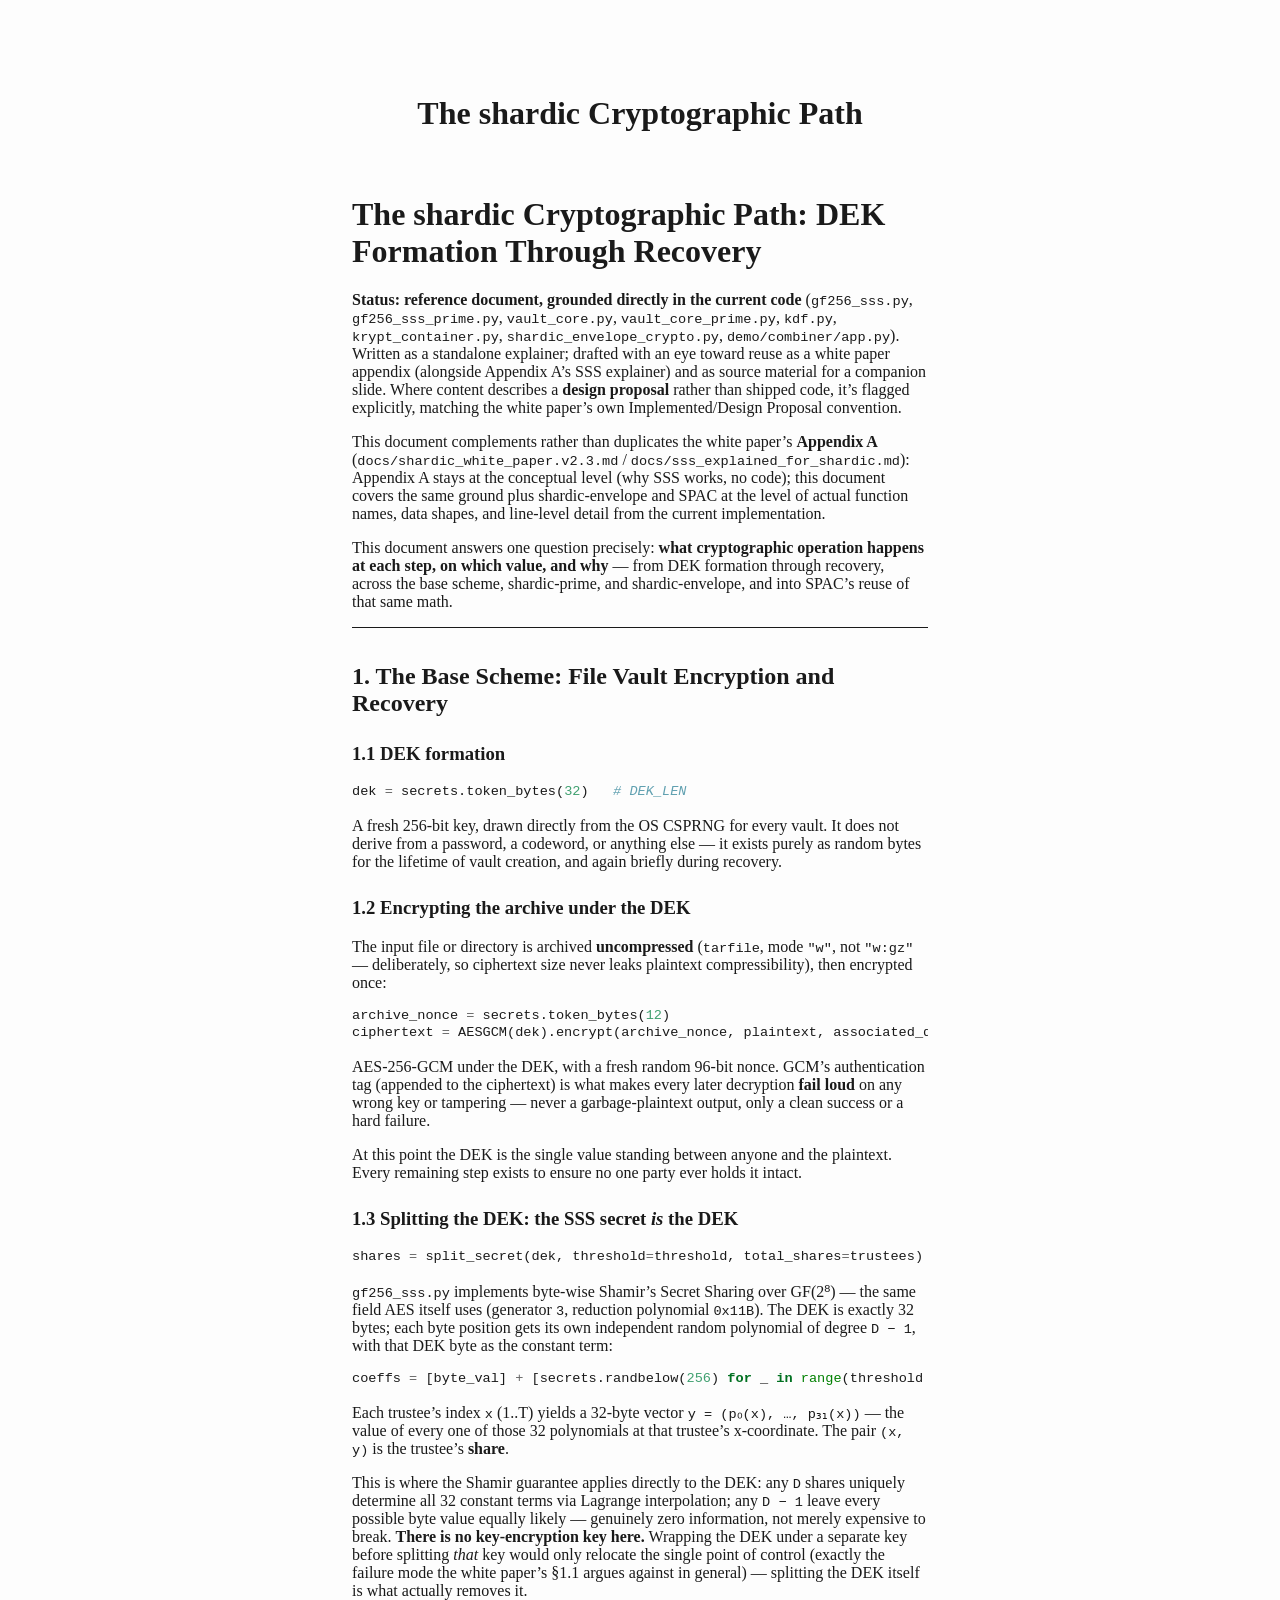
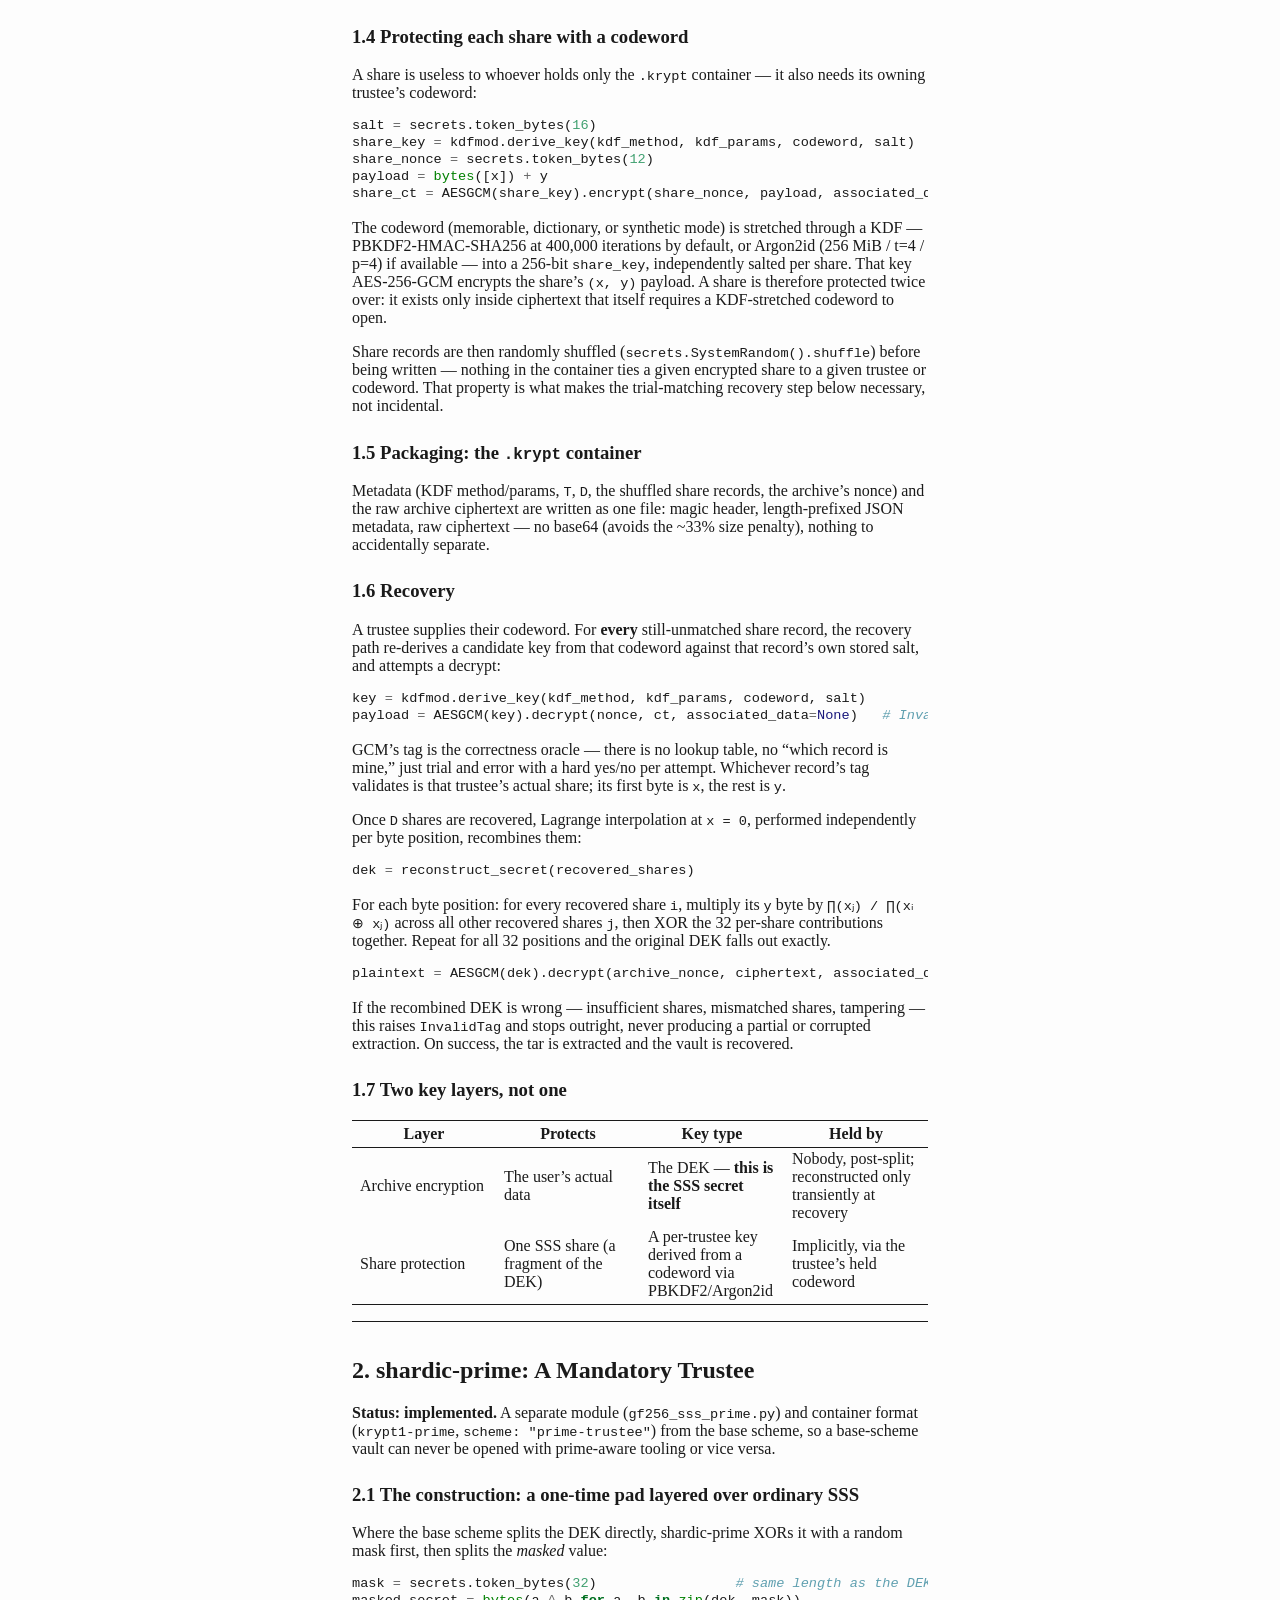
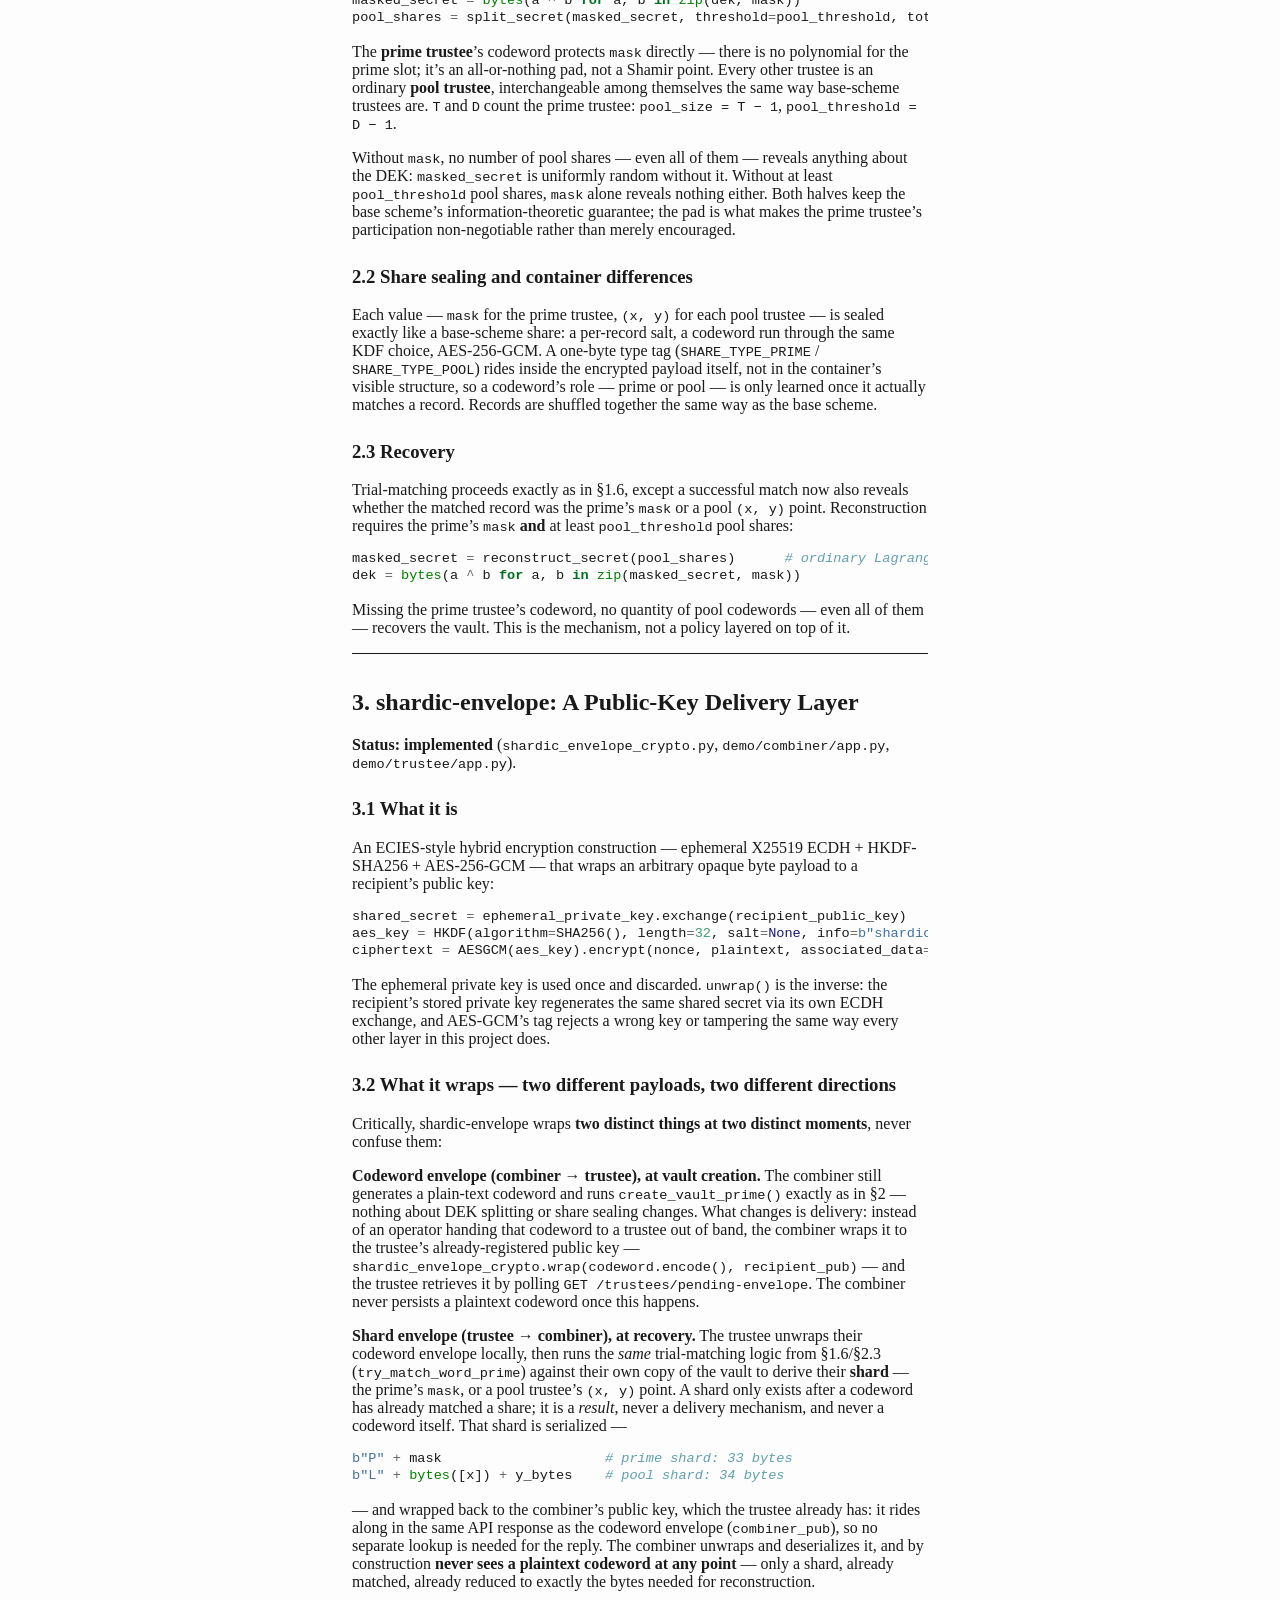
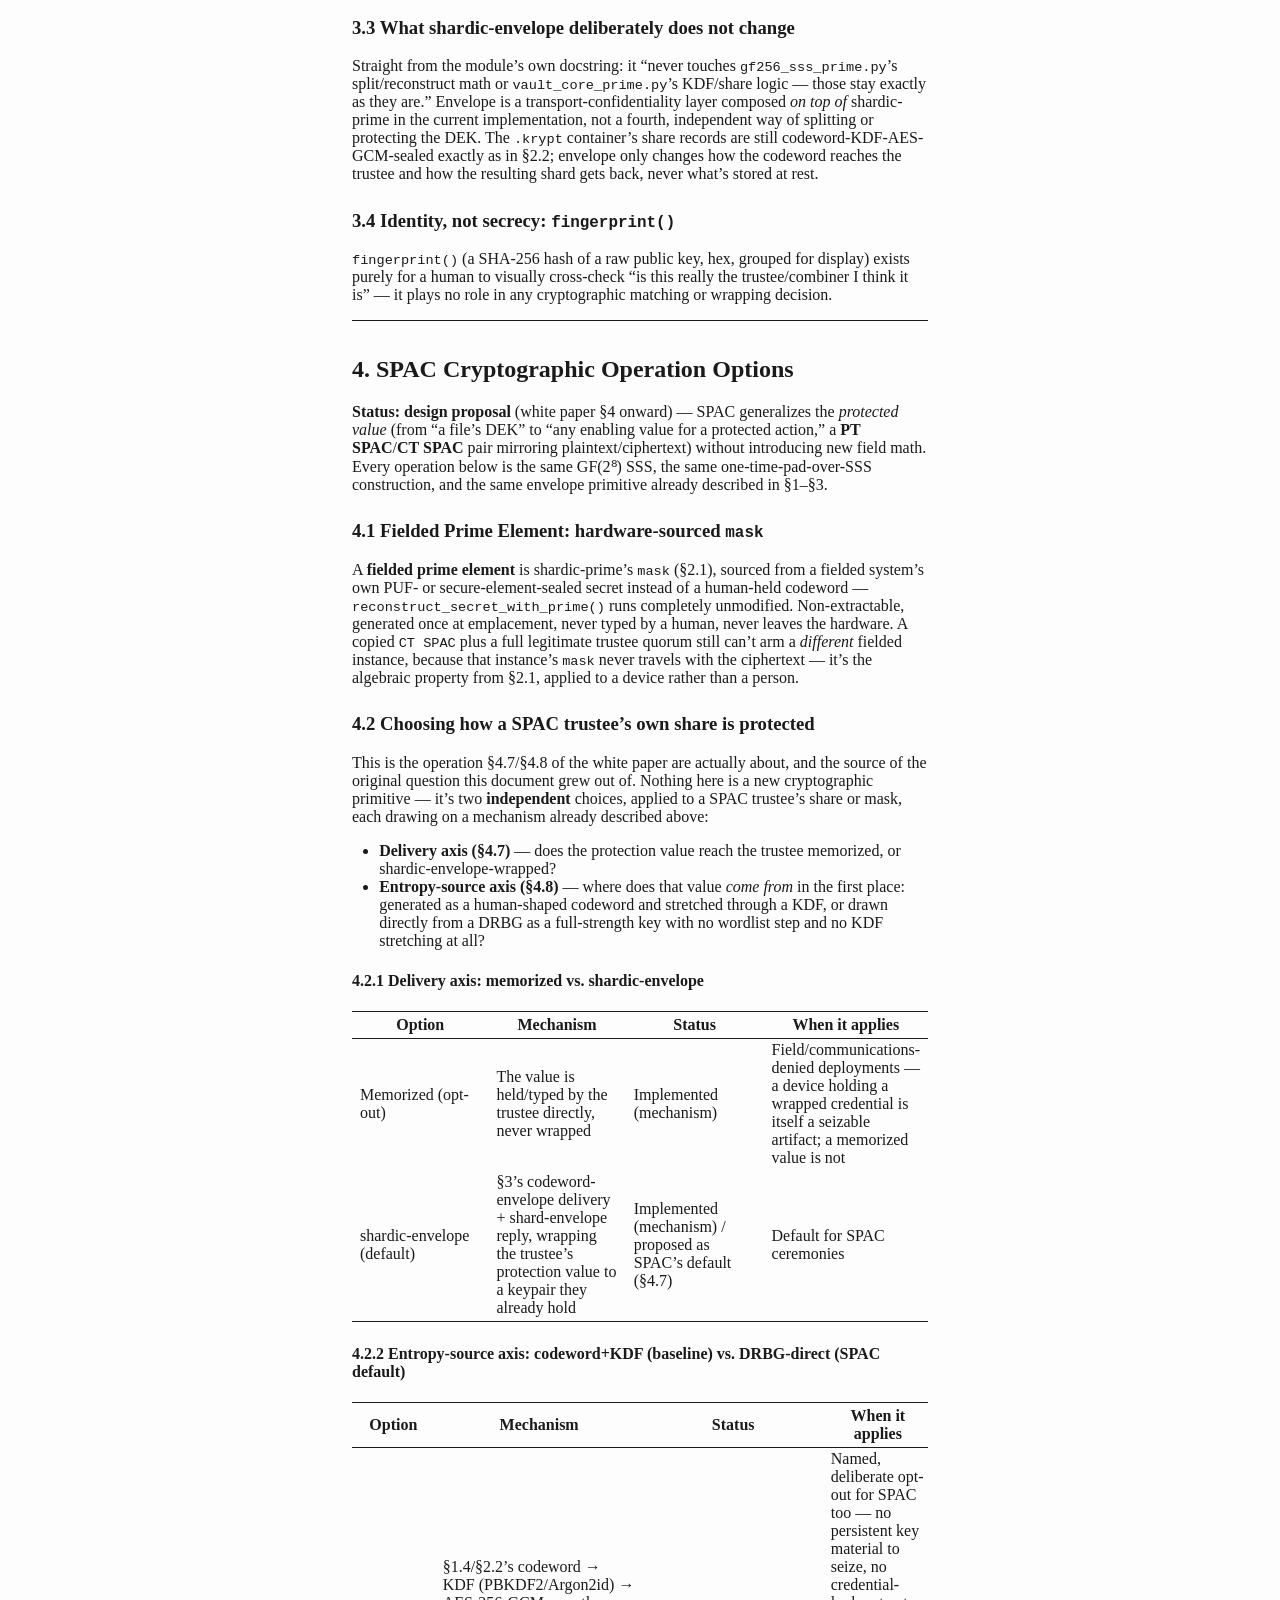
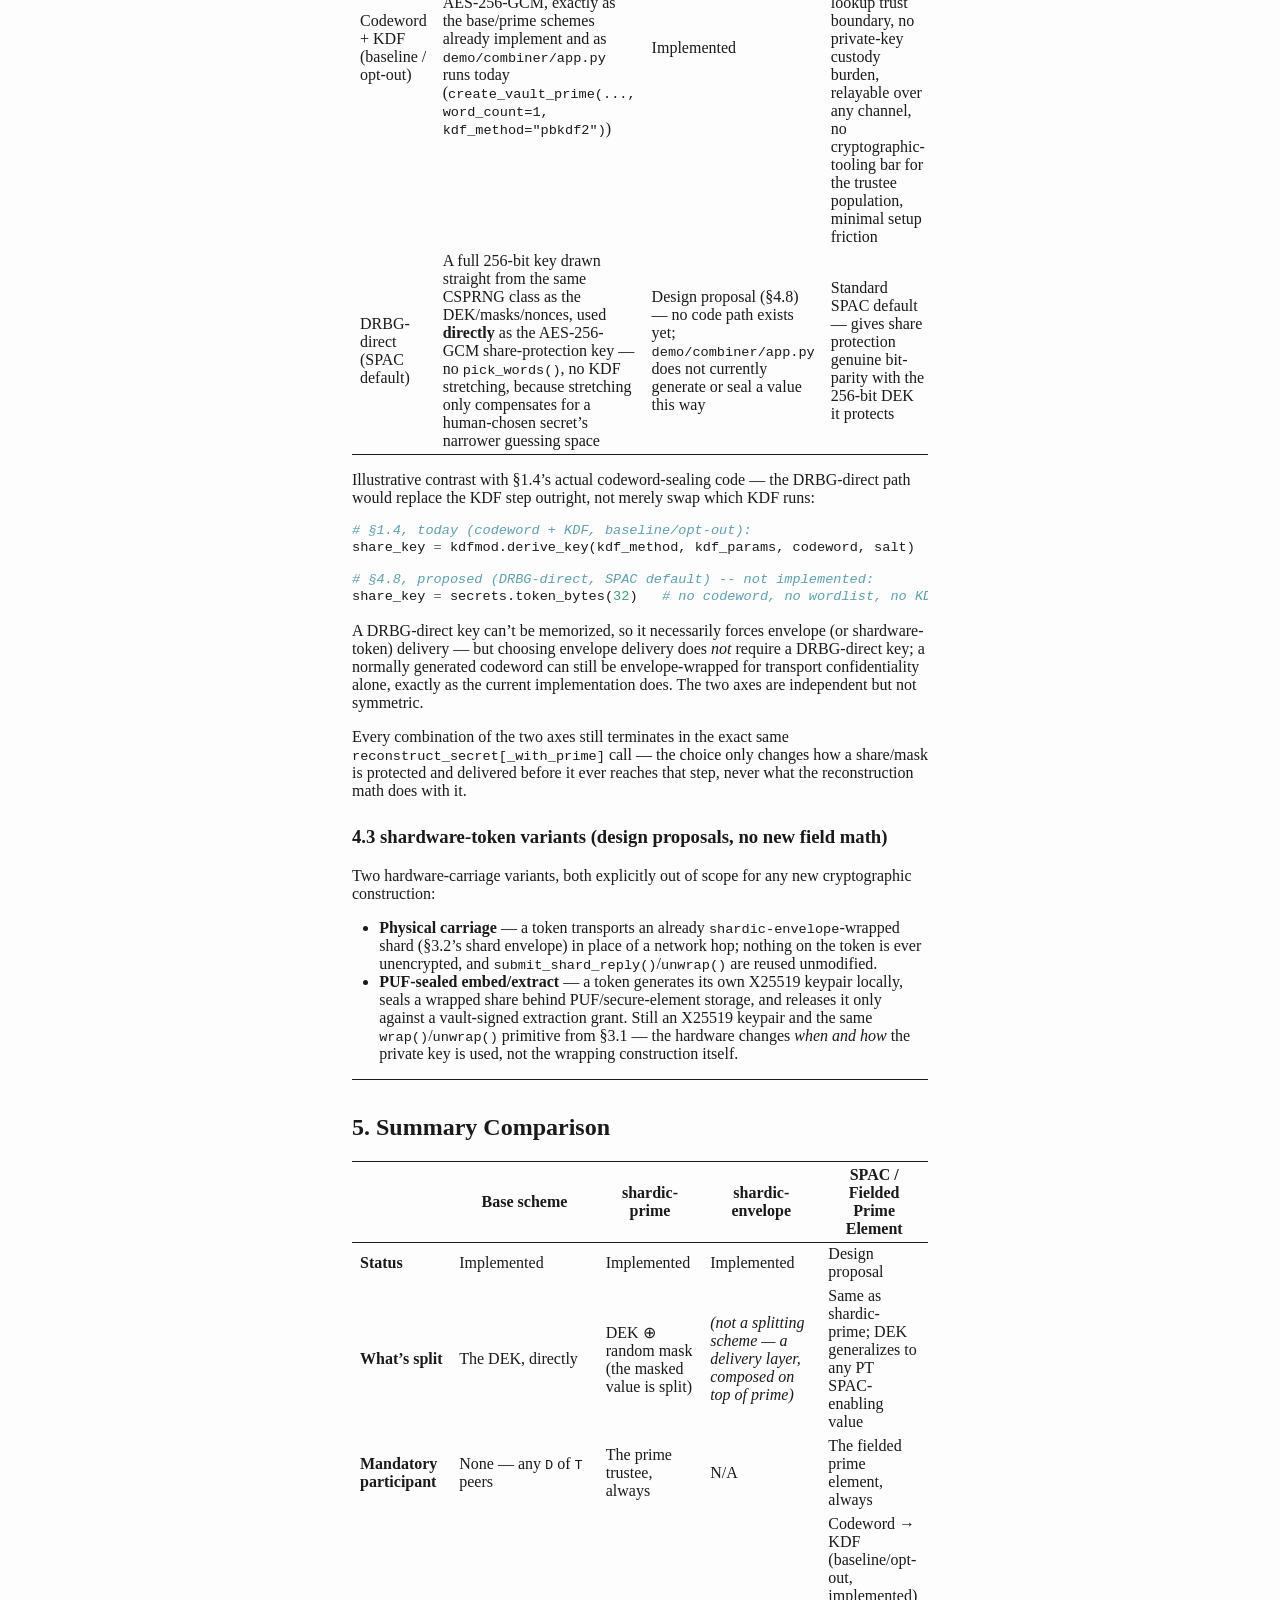
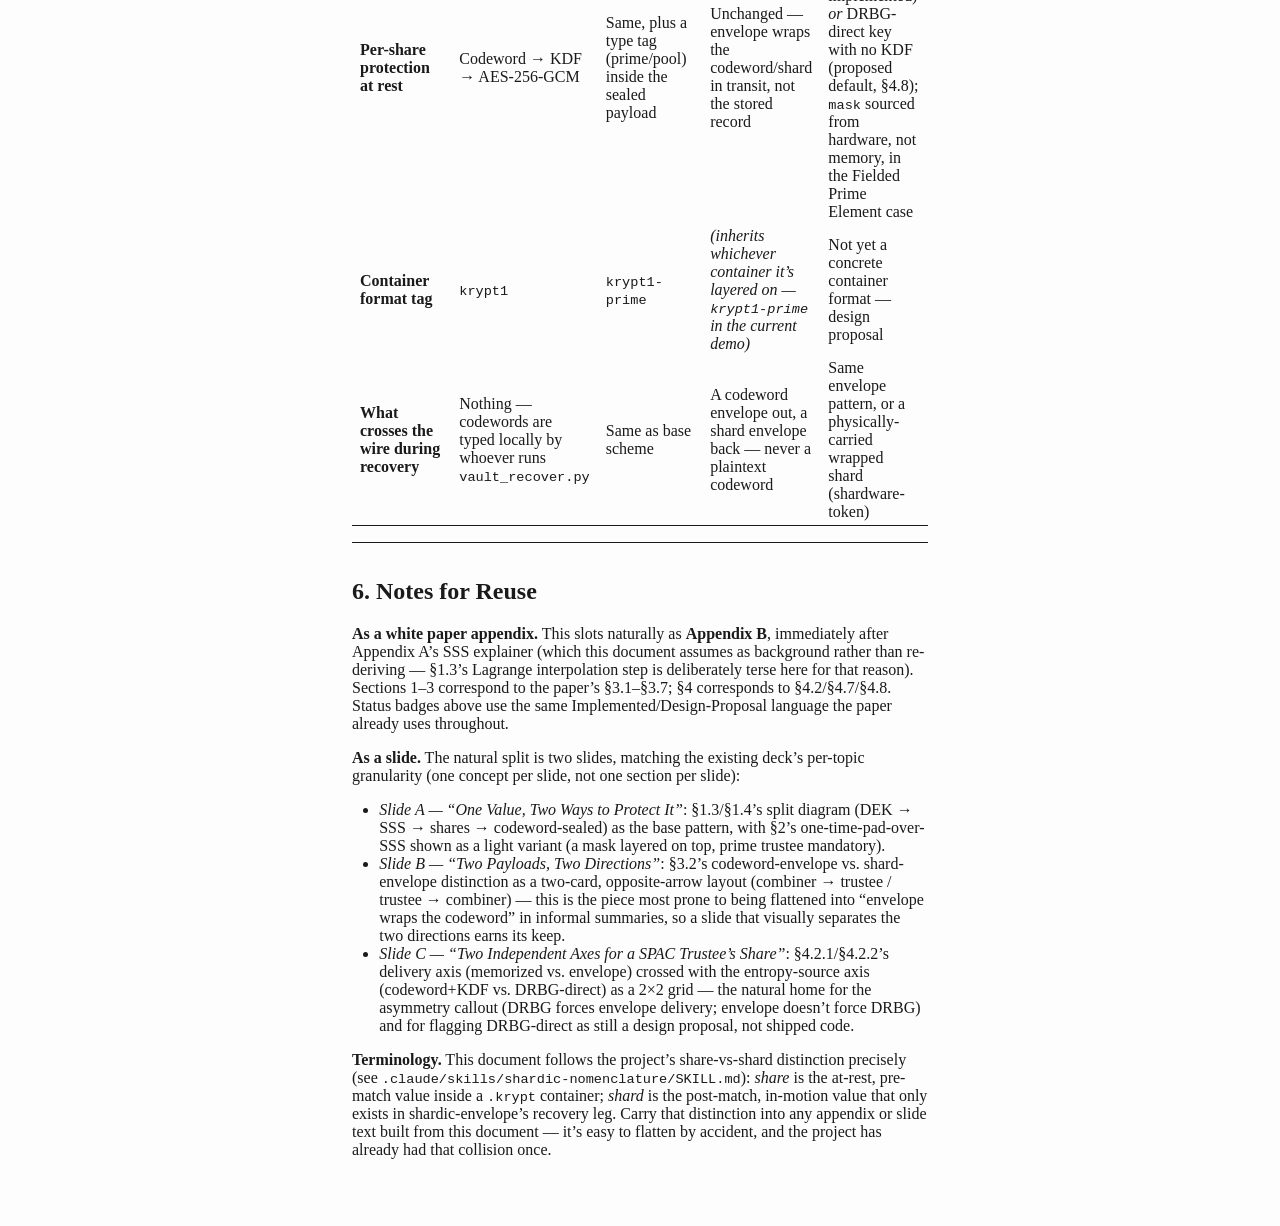
==== docs/shardic-cryptographic-path.html @ 653b80ee "Add DRBG-vs-codeword entropy axis to crypto-path.md; cross-reference WP Appendix A crypto-path.md §4" ====
<!DOCTYPE html>
<html xmlns="http://www.w3.org/1999/xhtml" lang="" xml:lang="">
<head>
  <meta charset="utf-8" />
  <meta name="generator" content="pandoc" />
  <meta name="viewport" content="width=device-width, initial-scale=1.0, user-scalable=yes" />
  <title>The shardic Cryptographic Path</title>
  <style>
    html {
      color: #1a1a1a;
      background-color: #fdfdfd;
    }
    body {
      margin: 0 auto;
      max-width: 36em;
      padding-left: 50px;
      padding-right: 50px;
      padding-top: 50px;
      padding-bottom: 50px;
      hyphens: auto;
      overflow-wrap: break-word;
      text-rendering: optimizeLegibility;
      font-kerning: normal;
    }
    @media (max-width: 600px) {
      body {
        font-size: 0.9em;
        padding: 12px;
      }
      h1 {
        font-size: 1.8em;
      }
    }
    @media print {
      html {
        background-color: white;
      }
      body {
        background-color: transparent;
        color: black;
        font-size: 12pt;
      }
      p, h2, h3 {
        orphans: 3;
        widows: 3;
      }
      h2, h3, h4 {
        page-break-after: avoid;
      }
    }
    p {
      margin: 1em 0;
    }
    a {
      color: #1a1a1a;
    }
    a:visited {
      color: #1a1a1a;
    }
    img {
      max-width: 100%;
    }
    svg {
      height: auto;
      max-width: 100%;
    }
    h1, h2, h3, h4, h5, h6 {
      margin-top: 1.4em;
    }
    h5, h6 {
      font-size: 1em;
      font-style: italic;
    }
    h6 {
      font-weight: normal;
    }
    ol, ul {
      padding-left: 1.7em;
      margin-top: 1em;
    }
    li > ol, li > ul {
      margin-top: 0;
    }
    blockquote {
      margin: 1em 0 1em 1.7em;
      padding-left: 1em;
      border-left: 2px solid #e6e6e6;
      color: #606060;
    }
    code {
      font-family: Menlo, Monaco, Consolas, 'Lucida Console', monospace;
      font-size: 85%;
      margin: 0;
      hyphens: manual;
    }
    pre {
      margin: 1em 0;
      overflow: auto;
    }
    pre code {
      padding: 0;
      overflow: visible;
      overflow-wrap: normal;
    }
    .sourceCode {
     background-color: transparent;
     overflow: visible;
    }
    hr {
      border: none;
      border-top: 1px solid #1a1a1a;
      height: 1px;
      margin: 1em 0;
    }
    table {
      margin: 1em 0;
      border-collapse: collapse;
      width: 100%;
      overflow-x: auto;
      display: block;
      font-variant-numeric: lining-nums tabular-nums;
    }
    table caption {
      margin-bottom: 0.75em;
    }
    tbody {
      margin-top: 0.5em;
      border-top: 1px solid #1a1a1a;
      border-bottom: 1px solid #1a1a1a;
    }
    th {
      border-top: 1px solid #1a1a1a;
      padding: 0.25em 0.5em 0.25em 0.5em;
    }
    td {
      padding: 0.125em 0.5em 0.25em 0.5em;
    }
    header {
      margin-bottom: 4em;
      text-align: center;
    }
    #TOC li {
      list-style: none;
    }
    #TOC ul {
      padding-left: 1.3em;
    }
    #TOC > ul {
      padding-left: 0;
    }
    #TOC a:not(:hover) {
      text-decoration: none;
    }
    code{white-space: pre-wrap;}
    span.smallcaps{font-variant: small-caps;}
    div.columns{display: flex; gap: min(4vw, 1.5em);}
    div.column{flex: auto; overflow-x: auto;}
    div.hanging-indent{margin-left: 1.5em; text-indent: -1.5em;}
    /* The extra [class] is a hack that increases specificity enough to
       override a similar rule in reveal.js */
    ul.task-list[class]{list-style: none;}
    ul.task-list li input[type="checkbox"] {
      font-size: inherit;
      width: 0.8em;
      margin: 0 0.8em 0.2em -1.6em;
      vertical-align: middle;
    }
    .display.math{display: block; text-align: center; margin: 0.5rem auto;}
    /* CSS for syntax highlighting */
    html { -webkit-text-size-adjust: 100%; }
    pre > code.sourceCode { white-space: pre; position: relative; }
    pre > code.sourceCode > span { display: inline-block; line-height: 1.25; }
    pre > code.sourceCode > span:empty { height: 1.2em; }
    .sourceCode { overflow: visible; }
    code.sourceCode > span { color: inherit; text-decoration: inherit; }
    div.sourceCode { margin: 1em 0; }
    pre.sourceCode { margin: 0; }
    @media screen {
    div.sourceCode { overflow: auto; }
    }
    @media print {
    pre > code.sourceCode { white-space: pre-wrap; }
    pre > code.sourceCode > span { text-indent: -5em; padding-left: 5em; }
    }
    pre.numberSource code
      { counter-reset: source-line 0; }
    pre.numberSource code > span
      { position: relative; left: -4em; counter-increment: source-line; }
    pre.numberSource code > span > a:first-child::before
      { content: counter(source-line);
        position: relative; left: -1em; text-align: right; vertical-align: baseline;
        border: none; display: inline-block;
        -webkit-touch-callout: none; -webkit-user-select: none;
        -khtml-user-select: none; -moz-user-select: none;
        -ms-user-select: none; user-select: none;
        padding: 0 4px; width: 4em;
        color: #aaaaaa;
      }
    pre.numberSource { margin-left: 3em; border-left: 1px solid #aaaaaa;  padding-left: 4px; }
    div.sourceCode
      {   }
    @media screen {
    pre > code.sourceCode > span > a:first-child::before { text-decoration: underline; }
    }
    code span.al { color: #ff0000; font-weight: bold; } /* Alert */
    code span.an { color: #60a0b0; font-weight: bold; font-style: italic; } /* Annotation */
    code span.at { color: #7d9029; } /* Attribute */
    code span.bn { color: #40a070; } /* BaseN */
    code span.bu { color: #008000; } /* BuiltIn */
    code span.cf { color: #007020; font-weight: bold; } /* ControlFlow */
    code span.ch { color: #4070a0; } /* Char */
    code span.cn { color: #880000; } /* Constant */
    code span.co { color: #60a0b0; font-style: italic; } /* Comment */
    code span.cv { color: #60a0b0; font-weight: bold; font-style: italic; } /* CommentVar */
    code span.do { color: #ba2121; font-style: italic; } /* Documentation */
    code span.dt { color: #902000; } /* DataType */
    code span.dv { color: #40a070; } /* DecVal */
    code span.er { color: #ff0000; font-weight: bold; } /* Error */
    code span.ex { } /* Extension */
    code span.fl { color: #40a070; } /* Float */
    code span.fu { color: #06287e; } /* Function */
    code span.im { color: #008000; font-weight: bold; } /* Import */
    code span.in { color: #60a0b0; font-weight: bold; font-style: italic; } /* Information */
    code span.kw { color: #007020; font-weight: bold; } /* Keyword */
    code span.op { color: #666666; } /* Operator */
    code span.ot { color: #007020; } /* Other */
    code span.pp { color: #bc7a00; } /* Preprocessor */
    code span.sc { color: #4070a0; } /* SpecialChar */
    code span.ss { color: #bb6688; } /* SpecialString */
    code span.st { color: #4070a0; } /* String */
    code span.va { color: #19177c; } /* Variable */
    code span.vs { color: #4070a0; } /* VerbatimString */
    code span.wa { color: #60a0b0; font-weight: bold; font-style: italic; } /* Warning */
  </style>
</head>
<body>
<header id="title-block-header">
<h1 class="title">The shardic Cryptographic Path</h1>
</header>
<h1
id="the-shardic-cryptographic-path-dek-formation-through-recovery">The
shardic Cryptographic Path: DEK Formation Through Recovery</h1>
<p><strong>Status: reference document, grounded directly in the current
code</strong> (<code>gf256_sss.py</code>,
<code>gf256_sss_prime.py</code>, <code>vault_core.py</code>,
<code>vault_core_prime.py</code>, <code>kdf.py</code>,
<code>krypt_container.py</code>,
<code>shardic_envelope_crypto.py</code>,
<code>demo/combiner/app.py</code>). Written as a standalone explainer;
drafted with an eye toward reuse as a white paper appendix (alongside
Appendix A’s SSS explainer) and as source material for a companion
slide. Where content describes a <strong>design proposal</strong> rather
than shipped code, it’s flagged explicitly, matching the white paper’s
own Implemented/Design Proposal convention.</p>
<p>This document complements rather than duplicates the white paper’s
<strong>Appendix A</strong>
(<code>docs/shardic_white_paper.v2.3.md</code> /
<code>docs/sss_explained_for_shardic.md</code>): Appendix A stays at the
conceptual level (why SSS works, no code); this document covers the same
ground plus shardic-envelope and SPAC at the level of actual function
names, data shapes, and line-level detail from the current
implementation.</p>
<p>This document answers one question precisely: <strong>what
cryptographic operation happens at each step, on which value, and
why</strong> — from DEK formation through recovery, across the base
scheme, shardic-prime, and shardic-envelope, and into SPAC’s reuse of
that same math.</p>
<hr />
<h2 id="the-base-scheme-file-vault-encryption-and-recovery">1. The Base
Scheme: File Vault Encryption and Recovery</h2>
<h3 id="dek-formation">1.1 DEK formation</h3>
<div class="sourceCode" id="cb1"><pre
class="sourceCode python"><code class="sourceCode python"><span id="cb1-1"><a href="#cb1-1" aria-hidden="true" tabindex="-1"></a>dek <span class="op">=</span> secrets.token_bytes(<span class="dv">32</span>)   <span class="co"># DEK_LEN</span></span></code></pre></div>
<p>A fresh 256-bit key, drawn directly from the OS CSPRNG for every
vault. It does not derive from a password, a codeword, or anything else
— it exists purely as random bytes for the lifetime of vault creation,
and again briefly during recovery.</p>
<h3 id="encrypting-the-archive-under-the-dek">1.2 Encrypting the archive
under the DEK</h3>
<p>The input file or directory is archived <strong>uncompressed</strong>
(<code>tarfile</code>, mode <code>"w"</code>, not <code>"w:gz"</code> —
deliberately, so ciphertext size never leaks plaintext compressibility),
then encrypted once:</p>
<div class="sourceCode" id="cb2"><pre
class="sourceCode python"><code class="sourceCode python"><span id="cb2-1"><a href="#cb2-1" aria-hidden="true" tabindex="-1"></a>archive_nonce <span class="op">=</span> secrets.token_bytes(<span class="dv">12</span>)</span>
<span id="cb2-2"><a href="#cb2-2" aria-hidden="true" tabindex="-1"></a>ciphertext <span class="op">=</span> AESGCM(dek).encrypt(archive_nonce, plaintext, associated_data<span class="op">=</span><span class="va">None</span>)</span></code></pre></div>
<p>AES-256-GCM under the DEK, with a fresh random 96-bit nonce. GCM’s
authentication tag (appended to the ciphertext) is what makes every
later decryption <strong>fail loud</strong> on any wrong key or
tampering — never a garbage-plaintext output, only a clean success or a
hard failure.</p>
<p>At this point the DEK is the single value standing between anyone and
the plaintext. Every remaining step exists to ensure no one party ever
holds it intact.</p>
<h3 id="splitting-the-dek-the-sss-secret-is-the-dek">1.3 Splitting the
DEK: the SSS secret <em>is</em> the DEK</h3>
<div class="sourceCode" id="cb3"><pre
class="sourceCode python"><code class="sourceCode python"><span id="cb3-1"><a href="#cb3-1" aria-hidden="true" tabindex="-1"></a>shares <span class="op">=</span> split_secret(dek, threshold<span class="op">=</span>threshold, total_shares<span class="op">=</span>trustees)</span></code></pre></div>
<p><code>gf256_sss.py</code> implements byte-wise Shamir’s Secret
Sharing over GF(2⁸) — the same field AES itself uses (generator
<code>3</code>, reduction polynomial <code>0x11B</code>). The DEK is
exactly 32 bytes; each byte position gets its own independent random
polynomial of degree <code>D − 1</code>, with that DEK byte as the
constant term:</p>
<div class="sourceCode" id="cb4"><pre
class="sourceCode python"><code class="sourceCode python"><span id="cb4-1"><a href="#cb4-1" aria-hidden="true" tabindex="-1"></a>coeffs <span class="op">=</span> [byte_val] <span class="op">+</span> [secrets.randbelow(<span class="dv">256</span>) <span class="cf">for</span> _ <span class="kw">in</span> <span class="bu">range</span>(threshold <span class="op">-</span> <span class="dv">1</span>)]</span></code></pre></div>
<p>Each trustee’s index <code>x</code> (1..T) yields a 32-byte vector
<code>y = (p₀(x), …, p₃₁(x))</code> — the value of every one of those 32
polynomials at that trustee’s x-coordinate. The pair <code>(x, y)</code>
is the trustee’s <strong>share</strong>.</p>
<p>This is where the Shamir guarantee applies directly to the DEK: any
<code>D</code> shares uniquely determine all 32 constant terms via
Lagrange interpolation; any <code>D − 1</code> leave every possible byte
value equally likely — genuinely zero information, not merely expensive
to break. <strong>There is no key-encryption key here.</strong> Wrapping
the DEK under a separate key before splitting <em>that</em> key would
only relocate the single point of control (exactly the failure mode the
white paper’s §1.1 argues against in general) — splitting the DEK itself
is what actually removes it.</p>
<h3 id="protecting-each-share-with-a-codeword">1.4 Protecting each share
with a codeword</h3>
<p>A share is useless to whoever holds only the <code>.krypt</code>
container — it also needs its owning trustee’s codeword:</p>
<div class="sourceCode" id="cb5"><pre
class="sourceCode python"><code class="sourceCode python"><span id="cb5-1"><a href="#cb5-1" aria-hidden="true" tabindex="-1"></a>salt <span class="op">=</span> secrets.token_bytes(<span class="dv">16</span>)</span>
<span id="cb5-2"><a href="#cb5-2" aria-hidden="true" tabindex="-1"></a>share_key <span class="op">=</span> kdfmod.derive_key(kdf_method, kdf_params, codeword, salt)   <span class="co"># PBKDF2-HMAC-SHA256 or Argon2id</span></span>
<span id="cb5-3"><a href="#cb5-3" aria-hidden="true" tabindex="-1"></a>share_nonce <span class="op">=</span> secrets.token_bytes(<span class="dv">12</span>)</span>
<span id="cb5-4"><a href="#cb5-4" aria-hidden="true" tabindex="-1"></a>payload <span class="op">=</span> <span class="bu">bytes</span>([x]) <span class="op">+</span> y</span>
<span id="cb5-5"><a href="#cb5-5" aria-hidden="true" tabindex="-1"></a>share_ct <span class="op">=</span> AESGCM(share_key).encrypt(share_nonce, payload, associated_data<span class="op">=</span><span class="va">None</span>)</span></code></pre></div>
<p>The codeword (memorable, dictionary, or synthetic mode) is stretched
through a KDF — PBKDF2-HMAC-SHA256 at 400,000 iterations by default, or
Argon2id (256 MiB / t=4 / p=4) if available — into a 256-bit
<code>share_key</code>, independently salted per share. That key
AES-256-GCM encrypts the share’s <code>(x, y)</code> payload. A share is
therefore protected twice over: it exists only inside ciphertext that
itself requires a KDF-stretched codeword to open.</p>
<p>Share records are then randomly shuffled
(<code>secrets.SystemRandom().shuffle</code>) before being written —
nothing in the container ties a given encrypted share to a given trustee
or codeword. That property is what makes the trial-matching recovery
step below necessary, not incidental.</p>
<h3 id="packaging-the-.krypt-container">1.5 Packaging: the
<code>.krypt</code> container</h3>
<p>Metadata (KDF method/params, <code>T</code>, <code>D</code>, the
shuffled share records, the archive’s nonce) and the raw archive
ciphertext are written as one file: magic header, length-prefixed JSON
metadata, raw ciphertext — no base64 (avoids the ~33% size penalty),
nothing to accidentally separate.</p>
<h3 id="recovery">1.6 Recovery</h3>
<p>A trustee supplies their codeword. For <strong>every</strong>
still-unmatched share record, the recovery path re-derives a candidate
key from that codeword against that record’s own stored salt, and
attempts a decrypt:</p>
<div class="sourceCode" id="cb6"><pre
class="sourceCode python"><code class="sourceCode python"><span id="cb6-1"><a href="#cb6-1" aria-hidden="true" tabindex="-1"></a>key <span class="op">=</span> kdfmod.derive_key(kdf_method, kdf_params, codeword, salt)</span>
<span id="cb6-2"><a href="#cb6-2" aria-hidden="true" tabindex="-1"></a>payload <span class="op">=</span> AESGCM(key).decrypt(nonce, ct, associated_data<span class="op">=</span><span class="va">None</span>)   <span class="co"># InvalidTag on any wrong guess</span></span></code></pre></div>
<p>GCM’s tag is the correctness oracle — there is no lookup table, no
“which record is mine,” just trial and error with a hard yes/no per
attempt. Whichever record’s tag validates is that trustee’s actual
share; its first byte is <code>x</code>, the rest is <code>y</code>.</p>
<p>Once <code>D</code> shares are recovered, Lagrange interpolation at
<code>x = 0</code>, performed independently per byte position,
recombines them:</p>
<div class="sourceCode" id="cb7"><pre
class="sourceCode python"><code class="sourceCode python"><span id="cb7-1"><a href="#cb7-1" aria-hidden="true" tabindex="-1"></a>dek <span class="op">=</span> reconstruct_secret(recovered_shares)</span></code></pre></div>
<p>For each byte position: for every recovered share <code>i</code>,
multiply its <code>y</code> byte by <code>∏(xⱼ) / ∏(xᵢ ⊕ xⱼ)</code>
across all other recovered shares <code>j</code>, then XOR the 32
per-share contributions together. Repeat for all 32 positions and the
original DEK falls out exactly.</p>
<div class="sourceCode" id="cb8"><pre
class="sourceCode python"><code class="sourceCode python"><span id="cb8-1"><a href="#cb8-1" aria-hidden="true" tabindex="-1"></a>plaintext <span class="op">=</span> AESGCM(dek).decrypt(archive_nonce, ciphertext, associated_data<span class="op">=</span><span class="va">None</span>)</span></code></pre></div>
<p>If the recombined DEK is wrong — insufficient shares, mismatched
shares, tampering — this raises <code>InvalidTag</code> and stops
outright, never producing a partial or corrupted extraction. On success,
the tar is extracted and the vault is recovered.</p>
<h3 id="two-key-layers-not-one">1.7 Two key layers, not one</h3>
<table>
<colgroup>
<col style="width: 25%" />
<col style="width: 25%" />
<col style="width: 25%" />
<col style="width: 25%" />
</colgroup>
<thead>
<tr>
<th>Layer</th>
<th>Protects</th>
<th>Key type</th>
<th>Held by</th>
</tr>
</thead>
<tbody>
<tr>
<td>Archive encryption</td>
<td>The user’s actual data</td>
<td>The DEK — <strong>this is the SSS secret itself</strong></td>
<td>Nobody, post-split; reconstructed only transiently at recovery</td>
</tr>
<tr>
<td>Share protection</td>
<td>One SSS share (a fragment of the DEK)</td>
<td>A per-trustee key derived from a codeword via PBKDF2/Argon2id</td>
<td>Implicitly, via the trustee’s held codeword</td>
</tr>
</tbody>
</table>
<hr />
<h2 id="shardic-prime-a-mandatory-trustee">2. shardic-prime: A Mandatory
Trustee</h2>
<p><strong>Status: implemented.</strong> A separate module
(<code>gf256_sss_prime.py</code>) and container format
(<code>krypt1-prime</code>, <code>scheme: "prime-trustee"</code>) from
the base scheme, so a base-scheme vault can never be opened with
prime-aware tooling or vice versa.</p>
<h3 id="the-construction-a-one-time-pad-layered-over-ordinary-sss">2.1
The construction: a one-time pad layered over ordinary SSS</h3>
<p>Where the base scheme splits the DEK directly, shardic-prime XORs it
with a random mask first, then splits the <em>masked</em> value:</p>
<div class="sourceCode" id="cb9"><pre
class="sourceCode python"><code class="sourceCode python"><span id="cb9-1"><a href="#cb9-1" aria-hidden="true" tabindex="-1"></a>mask <span class="op">=</span> secrets.token_bytes(<span class="dv">32</span>)                 <span class="co"># same length as the DEK</span></span>
<span id="cb9-2"><a href="#cb9-2" aria-hidden="true" tabindex="-1"></a>masked_secret <span class="op">=</span> <span class="bu">bytes</span>(a <span class="op">^</span> b <span class="cf">for</span> a, b <span class="kw">in</span> <span class="bu">zip</span>(dek, mask))</span>
<span id="cb9-3"><a href="#cb9-3" aria-hidden="true" tabindex="-1"></a>pool_shares <span class="op">=</span> split_secret(masked_secret, threshold<span class="op">=</span>pool_threshold, total_shares<span class="op">=</span>pool_size)</span></code></pre></div>
<p>The <strong>prime trustee</strong>’s codeword protects
<code>mask</code> directly — there is no polynomial for the prime slot;
it’s an all-or-nothing pad, not a Shamir point. Every other trustee is
an ordinary <strong>pool trustee</strong>, interchangeable among
themselves the same way base-scheme trustees are. <code>T</code> and
<code>D</code> count the prime trustee: <code>pool_size = T − 1</code>,
<code>pool_threshold = D − 1</code>.</p>
<p>Without <code>mask</code>, no number of pool shares — even all of
them — reveals anything about the DEK: <code>masked_secret</code> is
uniformly random without it. Without at least
<code>pool_threshold</code> pool shares, <code>mask</code> alone reveals
nothing either. Both halves keep the base scheme’s information-theoretic
guarantee; the pad is what makes the prime trustee’s participation
non-negotiable rather than merely encouraged.</p>
<h3 id="share-sealing-and-container-differences">2.2 Share sealing and
container differences</h3>
<p>Each value — <code>mask</code> for the prime trustee,
<code>(x, y)</code> for each pool trustee — is sealed exactly like a
base-scheme share: a per-record salt, a codeword run through the same
KDF choice, AES-256-GCM. A one-byte type tag
(<code>SHARE_TYPE_PRIME</code> / <code>SHARE_TYPE_POOL</code>) rides
inside the encrypted payload itself, not in the container’s visible
structure, so a codeword’s role — prime or pool — is only learned once
it actually matches a record. Records are shuffled together the same way
as the base scheme.</p>
<h3 id="recovery-1">2.3 Recovery</h3>
<p>Trial-matching proceeds exactly as in §1.6, except a successful match
now also reveals whether the matched record was the prime’s
<code>mask</code> or a pool <code>(x, y)</code> point. Reconstruction
requires the prime’s <code>mask</code> <strong>and</strong> at least
<code>pool_threshold</code> pool shares:</p>
<div class="sourceCode" id="cb10"><pre
class="sourceCode python"><code class="sourceCode python"><span id="cb10-1"><a href="#cb10-1" aria-hidden="true" tabindex="-1"></a>masked_secret <span class="op">=</span> reconstruct_secret(pool_shares)      <span class="co"># ordinary Lagrange interpolation, §1.6</span></span>
<span id="cb10-2"><a href="#cb10-2" aria-hidden="true" tabindex="-1"></a>dek <span class="op">=</span> <span class="bu">bytes</span>(a <span class="op">^</span> b <span class="cf">for</span> a, b <span class="kw">in</span> <span class="bu">zip</span>(masked_secret, mask))</span></code></pre></div>
<p>Missing the prime trustee’s codeword, no quantity of pool codewords —
even all of them — recovers the vault. This is the mechanism, not a
policy layered on top of it.</p>
<hr />
<h2 id="shardic-envelope-a-public-key-delivery-layer">3.
shardic-envelope: A Public-Key Delivery Layer</h2>
<p><strong>Status: implemented</strong>
(<code>shardic_envelope_crypto.py</code>,
<code>demo/combiner/app.py</code>,
<code>demo/trustee/app.py</code>).</p>
<h3 id="what-it-is">3.1 What it is</h3>
<p>An ECIES-style hybrid encryption construction — ephemeral X25519 ECDH
+ HKDF-SHA256 + AES-256-GCM — that wraps an arbitrary opaque byte
payload to a recipient’s public key:</p>
<div class="sourceCode" id="cb11"><pre
class="sourceCode python"><code class="sourceCode python"><span id="cb11-1"><a href="#cb11-1" aria-hidden="true" tabindex="-1"></a>shared_secret <span class="op">=</span> ephemeral_private_key.exchange(recipient_public_key)</span>
<span id="cb11-2"><a href="#cb11-2" aria-hidden="true" tabindex="-1"></a>aes_key <span class="op">=</span> HKDF(algorithm<span class="op">=</span>SHA256(), length<span class="op">=</span><span class="dv">32</span>, salt<span class="op">=</span><span class="va">None</span>, info<span class="op">=</span><span class="st">b&quot;shardic-envelope-v1&quot;</span>).derive(shared_secret)</span>
<span id="cb11-3"><a href="#cb11-3" aria-hidden="true" tabindex="-1"></a>ciphertext <span class="op">=</span> AESGCM(aes_key).encrypt(nonce, plaintext, associated_data<span class="op">=</span><span class="va">None</span>)</span></code></pre></div>
<p>The ephemeral private key is used once and discarded.
<code>unwrap()</code> is the inverse: the recipient’s stored private key
regenerates the same shared secret via its own ECDH exchange, and
AES-GCM’s tag rejects a wrong key or tampering the same way every other
layer in this project does.</p>
<h3
id="what-it-wraps-two-different-payloads-two-different-directions">3.2
What it wraps — two different payloads, two different directions</h3>
<p>Critically, shardic-envelope wraps <strong>two distinct things at two
distinct moments</strong>, never confuse them:</p>
<p><strong>Codeword envelope (combiner → trustee), at vault
creation.</strong> The combiner still generates a plain-text codeword
and runs <code>create_vault_prime()</code> exactly as in §2 — nothing
about DEK splitting or share sealing changes. What changes is delivery:
instead of an operator handing that codeword to a trustee out of band,
the combiner wraps it to the trustee’s already-registered public key —
<code>shardic_envelope_crypto.wrap(codeword.encode(), recipient_pub)</code>
— and the trustee retrieves it by polling
<code>GET /trustees/pending-envelope</code>. The combiner never persists
a plaintext codeword once this happens.</p>
<p><strong>Shard envelope (trustee → combiner), at recovery.</strong>
The trustee unwraps their codeword envelope locally, then runs the
<em>same</em> trial-matching logic from §1.6/§2.3
(<code>try_match_word_prime</code>) against their own copy of the vault
to derive their <strong>shard</strong> — the prime’s <code>mask</code>,
or a pool trustee’s <code>(x, y)</code> point. A shard only exists after
a codeword has already matched a share; it is a <em>result</em>, never a
delivery mechanism, and never a codeword itself. That shard is
serialized —</p>
<div class="sourceCode" id="cb12"><pre
class="sourceCode python"><code class="sourceCode python"><span id="cb12-1"><a href="#cb12-1" aria-hidden="true" tabindex="-1"></a><span class="st">b&quot;P&quot;</span> <span class="op">+</span> mask                    <span class="co"># prime shard: 33 bytes</span></span>
<span id="cb12-2"><a href="#cb12-2" aria-hidden="true" tabindex="-1"></a><span class="st">b&quot;L&quot;</span> <span class="op">+</span> <span class="bu">bytes</span>([x]) <span class="op">+</span> y_bytes    <span class="co"># pool shard: 34 bytes</span></span></code></pre></div>
<p>— and wrapped back to the combiner’s public key, which the trustee
already has: it rides along in the same API response as the codeword
envelope (<code>combiner_pub</code>), so no separate lookup is needed
for the reply. The combiner unwraps and deserializes it, and by
construction <strong>never sees a plaintext codeword at any
point</strong> — only a shard, already matched, already reduced to
exactly the bytes needed for reconstruction.</p>
<h3 id="what-shardic-envelope-deliberately-does-not-change">3.3 What
shardic-envelope deliberately does not change</h3>
<p>Straight from the module’s own docstring: it “never touches
<code>gf256_sss_prime.py</code>’s split/reconstruct math or
<code>vault_core_prime.py</code>’s KDF/share logic — those stay exactly
as they are.” Envelope is a transport-confidentiality layer composed
<em>on top of</em> shardic-prime in the current implementation, not a
fourth, independent way of splitting or protecting the DEK. The
<code>.krypt</code> container’s share records are still
codeword-KDF-AES-GCM-sealed exactly as in §2.2; envelope only changes
how the codeword reaches the trustee and how the resulting shard gets
back, never what’s stored at rest.</p>
<h3 id="identity-not-secrecy-fingerprint">3.4 Identity, not secrecy:
<code>fingerprint()</code></h3>
<p><code>fingerprint()</code> (a SHA-256 hash of a raw public key, hex,
grouped for display) exists purely for a human to visually cross-check
“is this really the trustee/combiner I think it is” — it plays no role
in any cryptographic matching or wrapping decision.</p>
<hr />
<h2 id="spac-cryptographic-operation-options">4. SPAC Cryptographic
Operation Options</h2>
<p><strong>Status: design proposal</strong> (white paper §4 onward) —
SPAC generalizes the <em>protected value</em> (from “a file’s DEK” to
“any enabling value for a protected action,” a <strong>PT
SPAC</strong>/<strong>CT SPAC</strong> pair mirroring
plaintext/ciphertext) without introducing new field math. Every
operation below is the same GF(2⁸) SSS, the same one-time-pad-over-SSS
construction, and the same envelope primitive already described in
§1–§3.</p>
<h3 id="fielded-prime-element-hardware-sourced-mask">4.1 Fielded Prime
Element: hardware-sourced <code>mask</code></h3>
<p>A <strong>fielded prime element</strong> is shardic-prime’s
<code>mask</code> (§2.1), sourced from a fielded system’s own PUF- or
secure-element-sealed secret instead of a human-held codeword —
<code>reconstruct_secret_with_prime()</code> runs completely unmodified.
Non-extractable, generated once at emplacement, never typed by a human,
never leaves the hardware. A copied <code>CT SPAC</code> plus a full
legitimate trustee quorum still can’t arm a <em>different</em> fielded
instance, because that instance’s <code>mask</code> never travels with
the ciphertext — it’s the algebraic property from §2.1, applied to a
device rather than a person.</p>
<h3 id="choosing-how-a-spac-trustees-own-share-is-protected">4.2
Choosing how a SPAC trustee’s own share is protected</h3>
<p>This is the operation §4.7/§4.8 of the white paper are actually
about, and the source of the original question this document grew out
of. Nothing here is a new cryptographic primitive — it’s two
<strong>independent</strong> choices, applied to a SPAC trustee’s share
or mask, each drawing on a mechanism already described above:</p>
<ul>
<li><strong>Delivery axis (§4.7)</strong> — does the protection value
reach the trustee memorized, or shardic-envelope-wrapped?</li>
<li><strong>Entropy-source axis (§4.8)</strong> — where does that value
<em>come from</em> in the first place: generated as a human-shaped
codeword and stretched through a KDF, or drawn directly from a DRBG as a
full-strength key with no wordlist step and no KDF stretching at
all?</li>
</ul>
<h4 id="delivery-axis-memorized-vs.-shardic-envelope">4.2.1 Delivery
axis: memorized vs. shardic-envelope</h4>
<table>
<colgroup>
<col style="width: 25%" />
<col style="width: 25%" />
<col style="width: 25%" />
<col style="width: 25%" />
</colgroup>
<thead>
<tr>
<th>Option</th>
<th>Mechanism</th>
<th>Status</th>
<th>When it applies</th>
</tr>
</thead>
<tbody>
<tr>
<td>Memorized (opt-out)</td>
<td>The value is held/typed by the trustee directly, never wrapped</td>
<td>Implemented (mechanism)</td>
<td>Field/communications-denied deployments — a device holding a wrapped
credential is itself a seizable artifact; a memorized value is not</td>
</tr>
<tr>
<td>shardic-envelope (default)</td>
<td>§3’s codeword-envelope delivery + shard-envelope reply, wrapping the
trustee’s protection value to a keypair they already hold</td>
<td>Implemented (mechanism) / proposed as SPAC’s default (§4.7)</td>
<td>Default for SPAC ceremonies</td>
</tr>
</tbody>
</table>
<h4
id="entropy-source-axis-codewordkdf-baseline-vs.-drbg-direct-spac-default">4.2.2
Entropy-source axis: codeword+KDF (baseline) vs. DRBG-direct (SPAC
default)</h4>
<table>
<colgroup>
<col style="width: 25%" />
<col style="width: 25%" />
<col style="width: 25%" />
<col style="width: 25%" />
</colgroup>
<thead>
<tr>
<th>Option</th>
<th>Mechanism</th>
<th>Status</th>
<th>When it applies</th>
</tr>
</thead>
<tbody>
<tr>
<td>Codeword + KDF (baseline / opt-out)</td>
<td>§1.4/§2.2’s codeword → KDF (PBKDF2/Argon2id) → AES-256-GCM, exactly
as the base/prime schemes already implement and as
<code>demo/combiner/app.py</code> runs today
(<code>create_vault_prime(..., word_count=1, kdf_method="pbkdf2")</code>)</td>
<td>Implemented</td>
<td>Named, deliberate opt-out for SPAC too — no persistent key material
to seize, no credential-lookup trust boundary, no private-key custody
burden, relayable over any channel, no cryptographic-tooling bar for the
trustee population, minimal setup friction</td>
</tr>
<tr>
<td>DRBG-direct (SPAC default)</td>
<td>A full 256-bit key drawn straight from the same CSPRNG class as the
DEK/masks/nonces, used <strong>directly</strong> as the AES-256-GCM
share-protection key — no <code>pick_words()</code>, no KDF stretching,
because stretching only compensates for a human-chosen secret’s narrower
guessing space</td>
<td>Design proposal (§4.8) — no code path exists yet;
<code>demo/combiner/app.py</code> does not currently generate or seal a
value this way</td>
<td>Standard SPAC default — gives share protection genuine bit-parity
with the 256-bit DEK it protects</td>
</tr>
</tbody>
</table>
<p>Illustrative contrast with §1.4’s actual codeword-sealing code — the
DRBG-direct path would replace the KDF step outright, not merely swap
which KDF runs:</p>
<div class="sourceCode" id="cb13"><pre
class="sourceCode python"><code class="sourceCode python"><span id="cb13-1"><a href="#cb13-1" aria-hidden="true" tabindex="-1"></a><span class="co"># §1.4, today (codeword + KDF, baseline/opt-out):</span></span>
<span id="cb13-2"><a href="#cb13-2" aria-hidden="true" tabindex="-1"></a>share_key <span class="op">=</span> kdfmod.derive_key(kdf_method, kdf_params, codeword, salt)</span>
<span id="cb13-3"><a href="#cb13-3" aria-hidden="true" tabindex="-1"></a></span>
<span id="cb13-4"><a href="#cb13-4" aria-hidden="true" tabindex="-1"></a><span class="co"># §4.8, proposed (DRBG-direct, SPAC default) -- not implemented:</span></span>
<span id="cb13-5"><a href="#cb13-5" aria-hidden="true" tabindex="-1"></a>share_key <span class="op">=</span> secrets.token_bytes(<span class="dv">32</span>)   <span class="co"># no codeword, no wordlist, no KDF</span></span></code></pre></div>
<p>A DRBG-direct key can’t be memorized, so it necessarily forces
envelope (or shardware-token) delivery — but choosing envelope delivery
does <em>not</em> require a DRBG-direct key; a normally generated
codeword can still be envelope-wrapped for transport confidentiality
alone, exactly as the current implementation does. The two axes are
independent but not symmetric.</p>
<p>Every combination of the two axes still terminates in the exact same
<code>reconstruct_secret[_with_prime]</code> call — the choice only
changes how a share/mask is protected and delivered before it ever
reaches that step, never what the reconstruction math does with it.</p>
<h3 id="shardware-token-variants-design-proposals-no-new-field-math">4.3
shardware-token variants (design proposals, no new field math)</h3>
<p>Two hardware-carriage variants, both explicitly out of scope for any
new cryptographic construction:</p>
<ul>
<li><strong>Physical carriage</strong> — a token transports an already
<code>shardic-envelope</code>-wrapped shard (§3.2’s shard envelope) in
place of a network hop; nothing on the token is ever unencrypted, and
<code>submit_shard_reply()</code>/<code>unwrap()</code> are reused
unmodified.</li>
<li><strong>PUF-sealed embed/extract</strong> — a token generates its
own X25519 keypair locally, seals a wrapped share behind
PUF/secure-element storage, and releases it only against a vault-signed
extraction grant. Still an X25519 keypair and the same
<code>wrap()</code>/<code>unwrap()</code> primitive from §3.1 — the
hardware changes <em>when and how</em> the private key is used, not the
wrapping construction itself.</li>
</ul>
<hr />
<h2 id="summary-comparison">5. Summary Comparison</h2>
<table>
<colgroup>
<col style="width: 20%" />
<col style="width: 20%" />
<col style="width: 20%" />
<col style="width: 20%" />
<col style="width: 20%" />
</colgroup>
<thead>
<tr>
<th></th>
<th>Base scheme</th>
<th>shardic-prime</th>
<th>shardic-envelope</th>
<th>SPAC / Fielded Prime Element</th>
</tr>
</thead>
<tbody>
<tr>
<td><strong>Status</strong></td>
<td>Implemented</td>
<td>Implemented</td>
<td>Implemented</td>
<td>Design proposal</td>
</tr>
<tr>
<td><strong>What’s split</strong></td>
<td>The DEK, directly</td>
<td>DEK ⊕ random mask (the masked value is split)</td>
<td><em>(not a splitting scheme — a delivery layer, composed on top of
prime)</em></td>
<td>Same as shardic-prime; DEK generalizes to any PT SPAC-enabling
value</td>
</tr>
<tr>
<td><strong>Mandatory participant</strong></td>
<td>None — any <code>D</code> of <code>T</code> peers</td>
<td>The prime trustee, always</td>
<td>N/A</td>
<td>The fielded prime element, always</td>
</tr>
<tr>
<td><strong>Per-share protection at rest</strong></td>
<td>Codeword → KDF → AES-256-GCM</td>
<td>Same, plus a type tag (prime/pool) inside the sealed payload</td>
<td>Unchanged — envelope wraps the codeword/shard in transit, not the
stored record</td>
<td>Codeword → KDF (baseline/opt-out, implemented) <em>or</em>
DRBG-direct key with no KDF (proposed default, §4.8); <code>mask</code>
sourced from hardware, not memory, in the Fielded Prime Element
case</td>
</tr>
<tr>
<td><strong>Container format tag</strong></td>
<td><code>krypt1</code></td>
<td><code>krypt1-prime</code></td>
<td><em>(inherits whichever container it’s layered on —
<code>krypt1-prime</code> in the current demo)</em></td>
<td>Not yet a concrete container format — design proposal</td>
</tr>
<tr>
<td><strong>What crosses the wire during recovery</strong></td>
<td>Nothing — codewords are typed locally by whoever runs
<code>vault_recover.py</code></td>
<td>Same as base scheme</td>
<td>A codeword envelope out, a shard envelope back — never a plaintext
codeword</td>
<td>Same envelope pattern, or a physically-carried wrapped shard
(shardware-token)</td>
</tr>
</tbody>
</table>
<hr />
<h2 id="notes-for-reuse">6. Notes for Reuse</h2>
<p><strong>As a white paper appendix.</strong> This slots naturally as
<strong>Appendix B</strong>, immediately after Appendix A’s SSS
explainer (which this document assumes as background rather than
re-deriving — §1.3’s Lagrange interpolation step is deliberately terse
here for that reason). Sections 1–3 correspond to the paper’s §3.1–§3.7;
§4 corresponds to §4.2/§4.7/§4.8. Status badges above use the same
Implemented/Design-Proposal language the paper already uses
throughout.</p>
<p><strong>As a slide.</strong> The natural split is two slides,
matching the existing deck’s per-topic granularity (one concept per
slide, not one section per slide):</p>
<ul>
<li><em>Slide A — “One Value, Two Ways to Protect It”</em>: §1.3/§1.4’s
split diagram (DEK → SSS → shares → codeword-sealed) as the base
pattern, with §2’s one-time-pad-over-SSS shown as a light variant (a
mask layered on top, prime trustee mandatory).</li>
<li><em>Slide B — “Two Payloads, Two Directions”</em>: §3.2’s
codeword-envelope vs. shard-envelope distinction as a two-card,
opposite-arrow layout (combiner → trustee / trustee → combiner) — this
is the piece most prone to being flattened into “envelope wraps the
codeword” in informal summaries, so a slide that visually separates the
two directions earns its keep.</li>
<li><em>Slide C — “Two Independent Axes for a SPAC Trustee’s
Share”</em>: §4.2.1/§4.2.2’s delivery axis (memorized vs. envelope)
crossed with the entropy-source axis (codeword+KDF vs. DRBG-direct) as a
2×2 grid — the natural home for the asymmetry callout (DRBG forces
envelope delivery; envelope doesn’t force DRBG) and for flagging
DRBG-direct as still a design proposal, not shipped code.</li>
</ul>
<p><strong>Terminology.</strong> This document follows the project’s
share-vs-shard distinction precisely (see
<code>.claude/skills/shardic-nomenclature/SKILL.md</code>):
<em>share</em> is the at-rest, pre-match value inside a
<code>.krypt</code> container; <em>shard</em> is the post-match,
in-motion value that only exists in shardic-envelope’s recovery leg.
Carry that distinction into any appendix or slide text built from this
document — it’s easy to flatten by accident, and the project has already
had that collision once.</p>
</body>
</html>
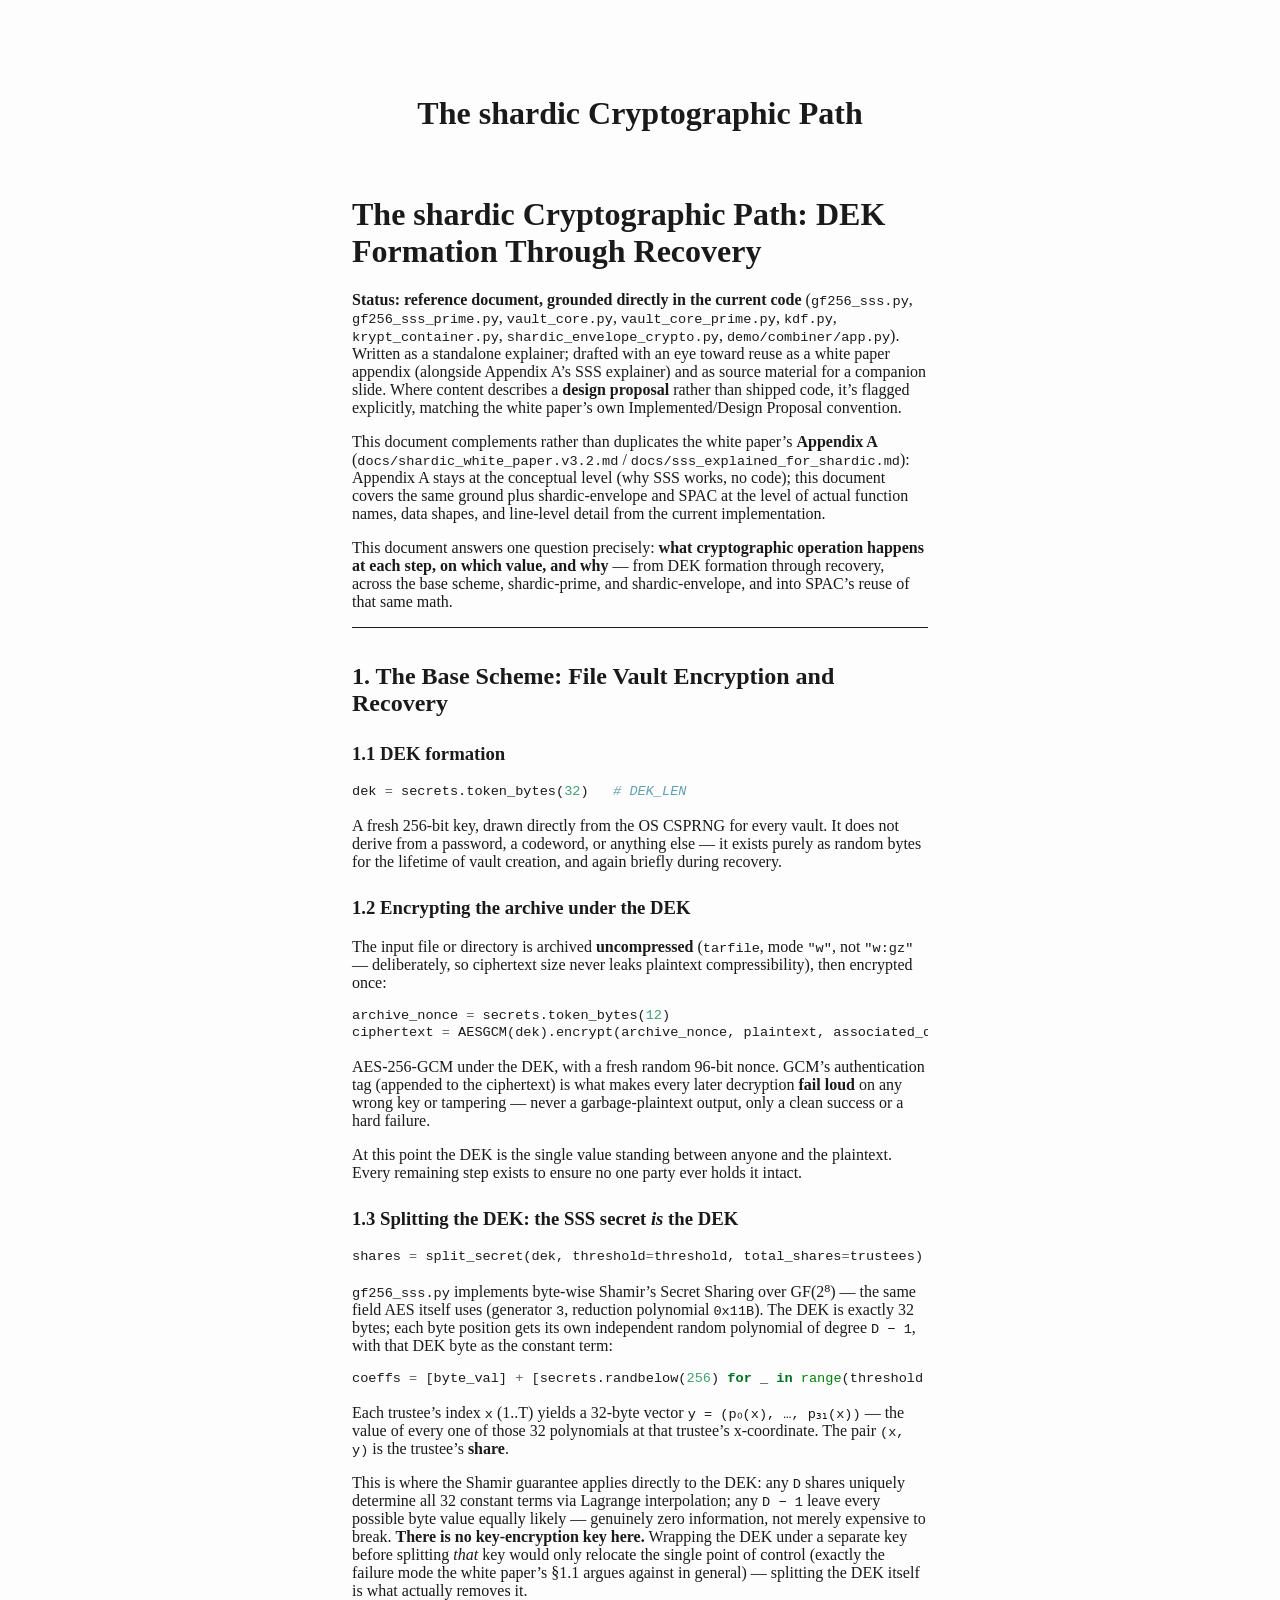
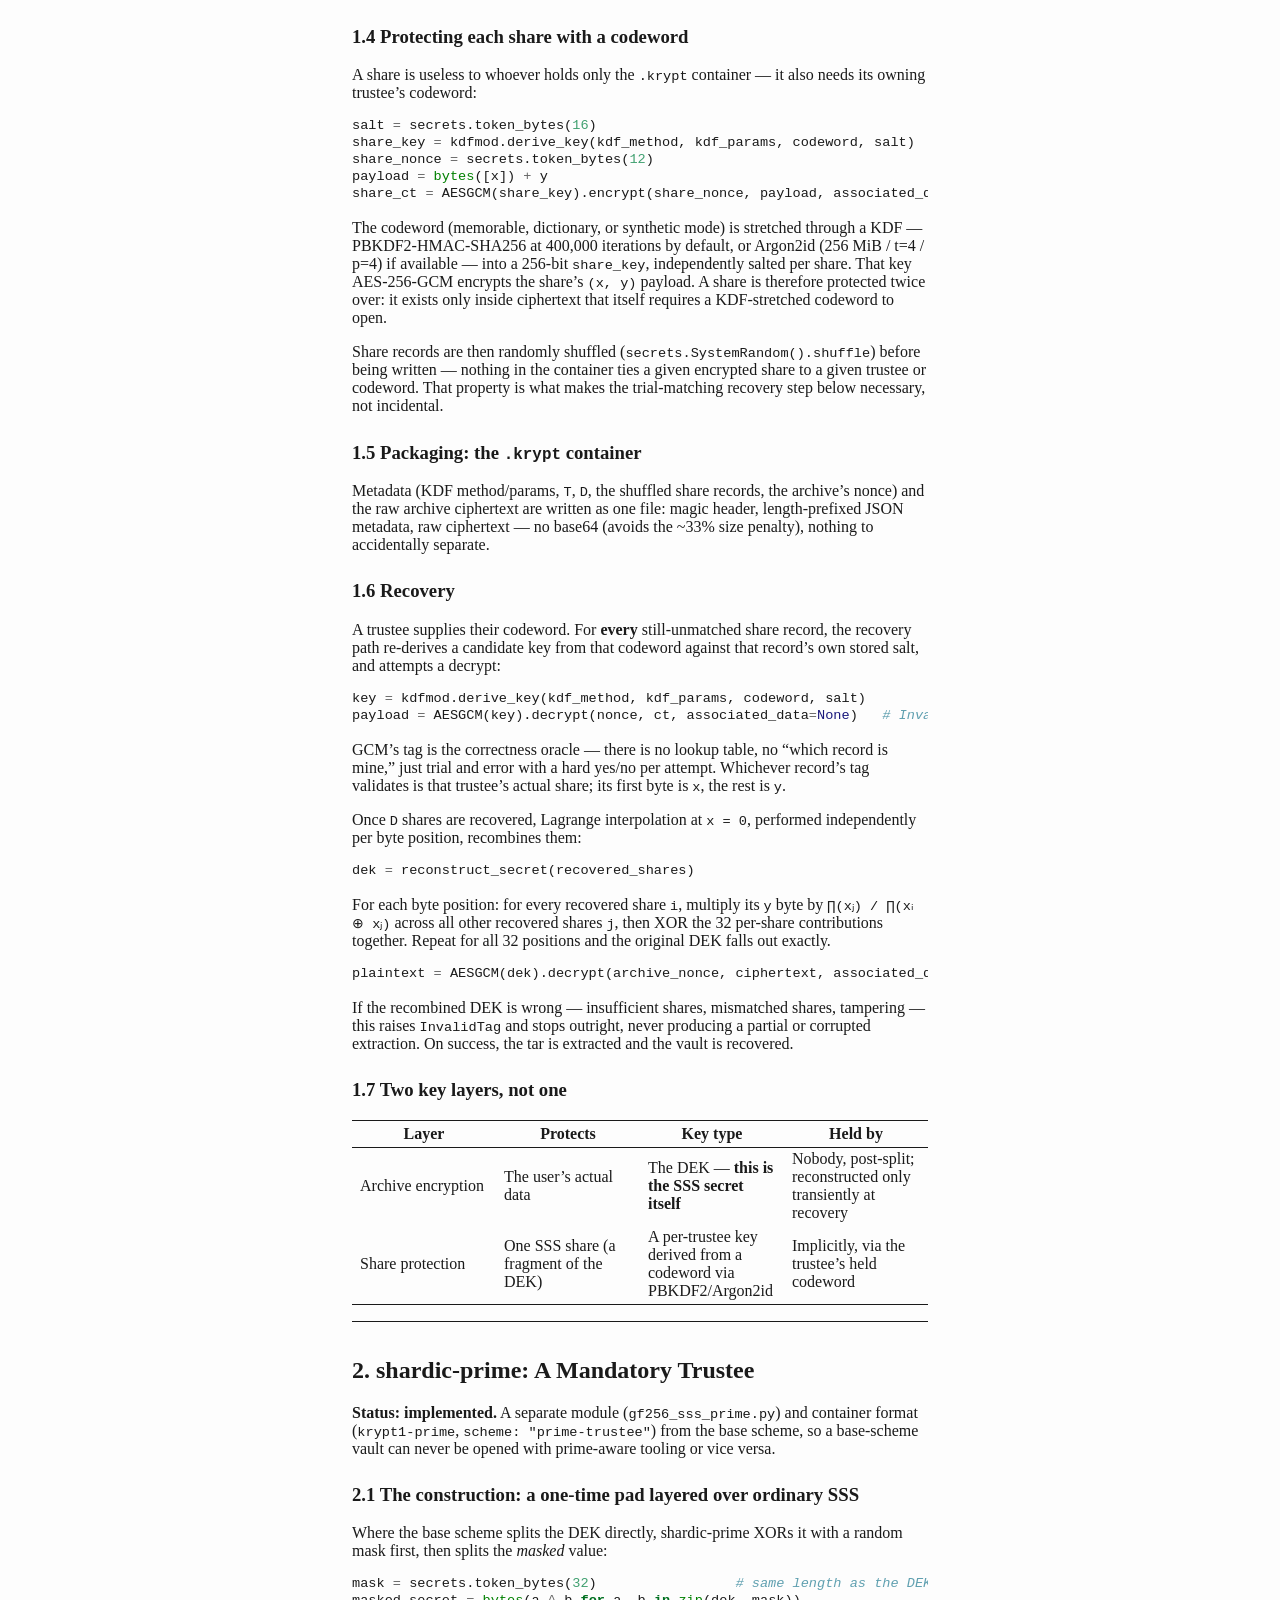
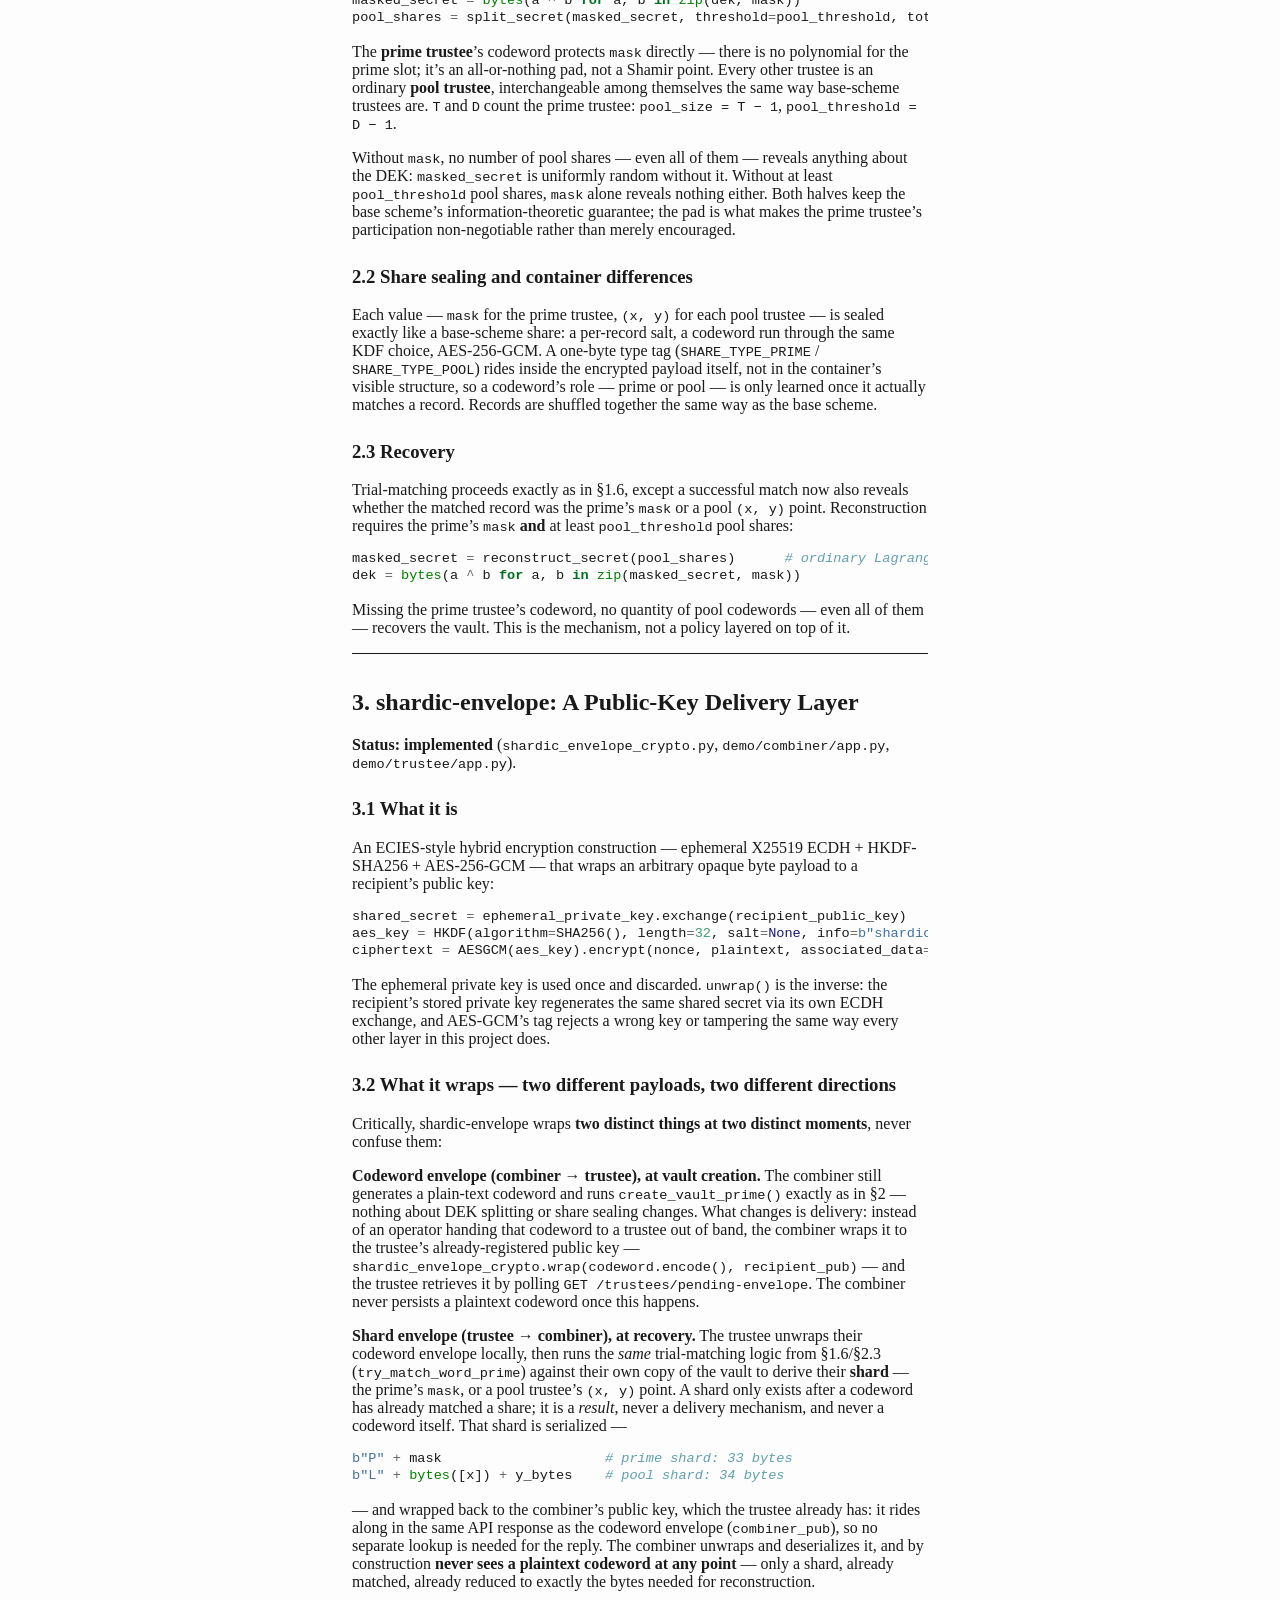
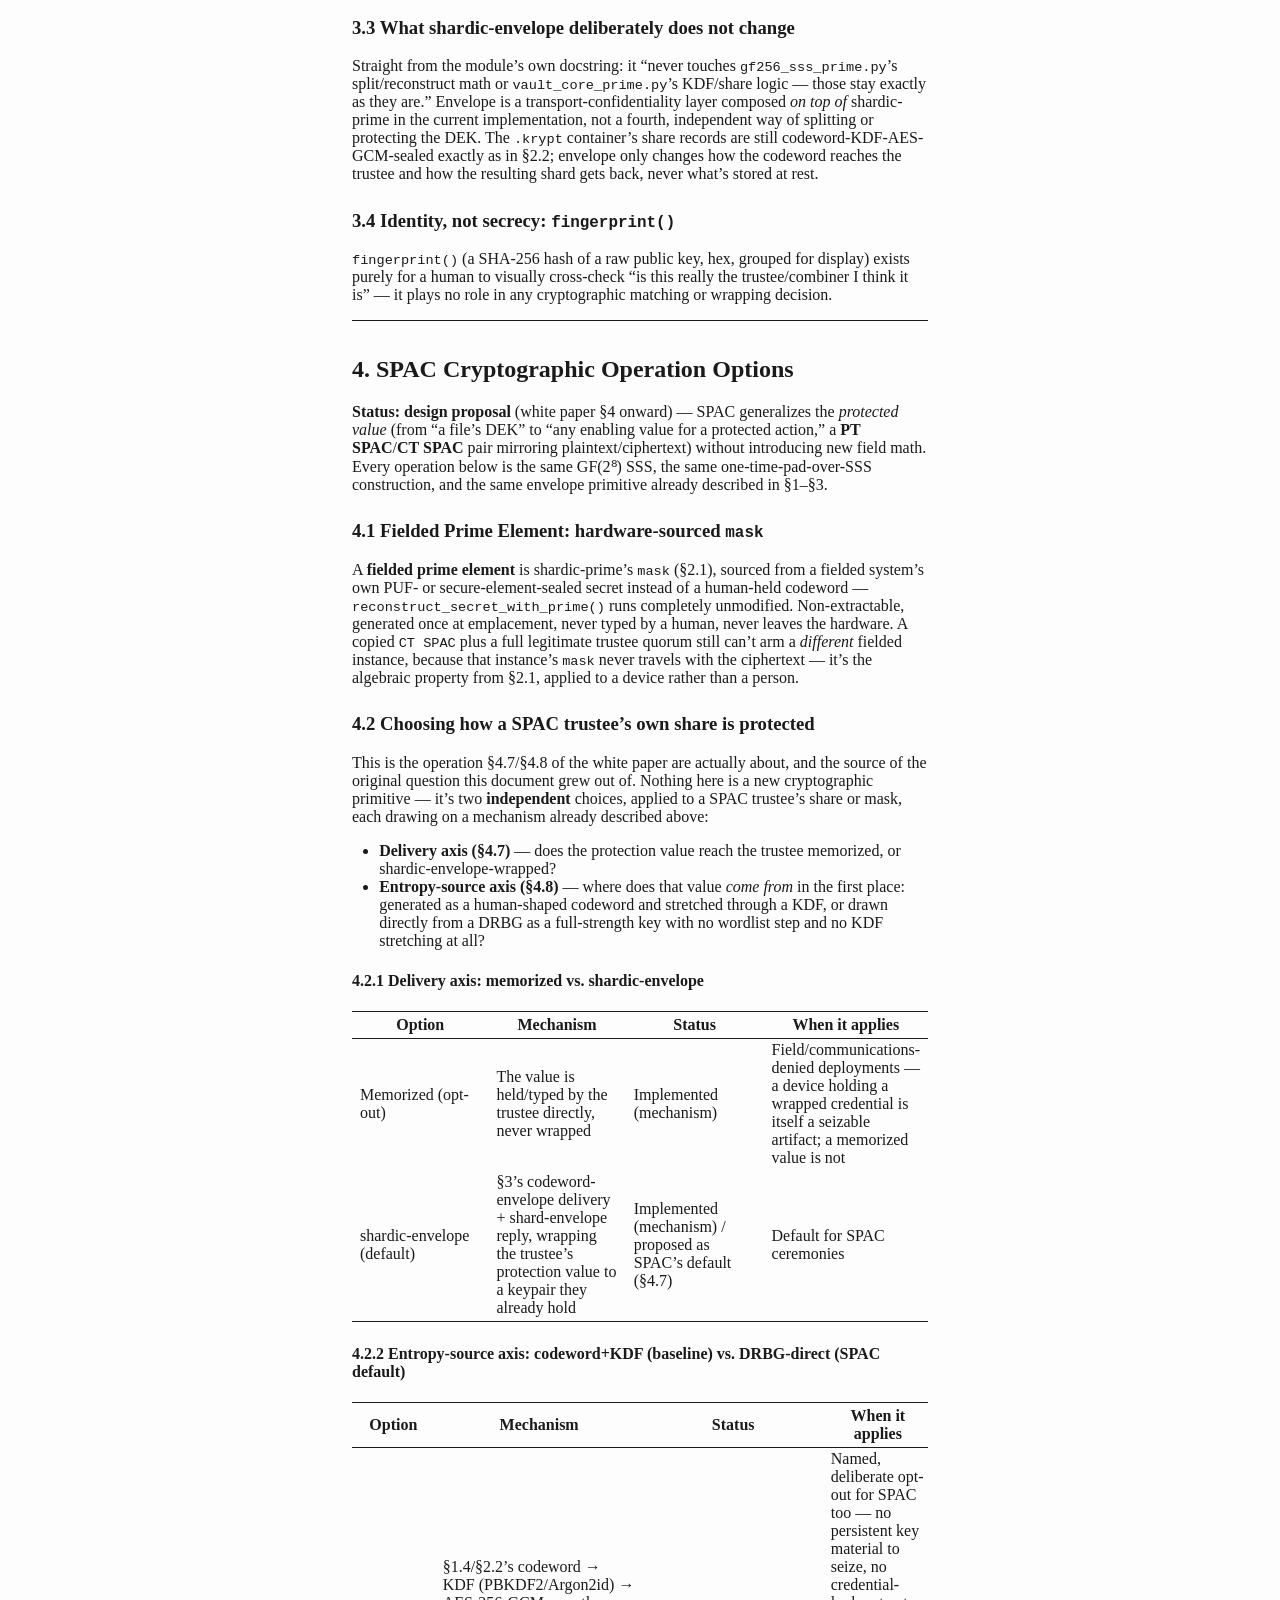
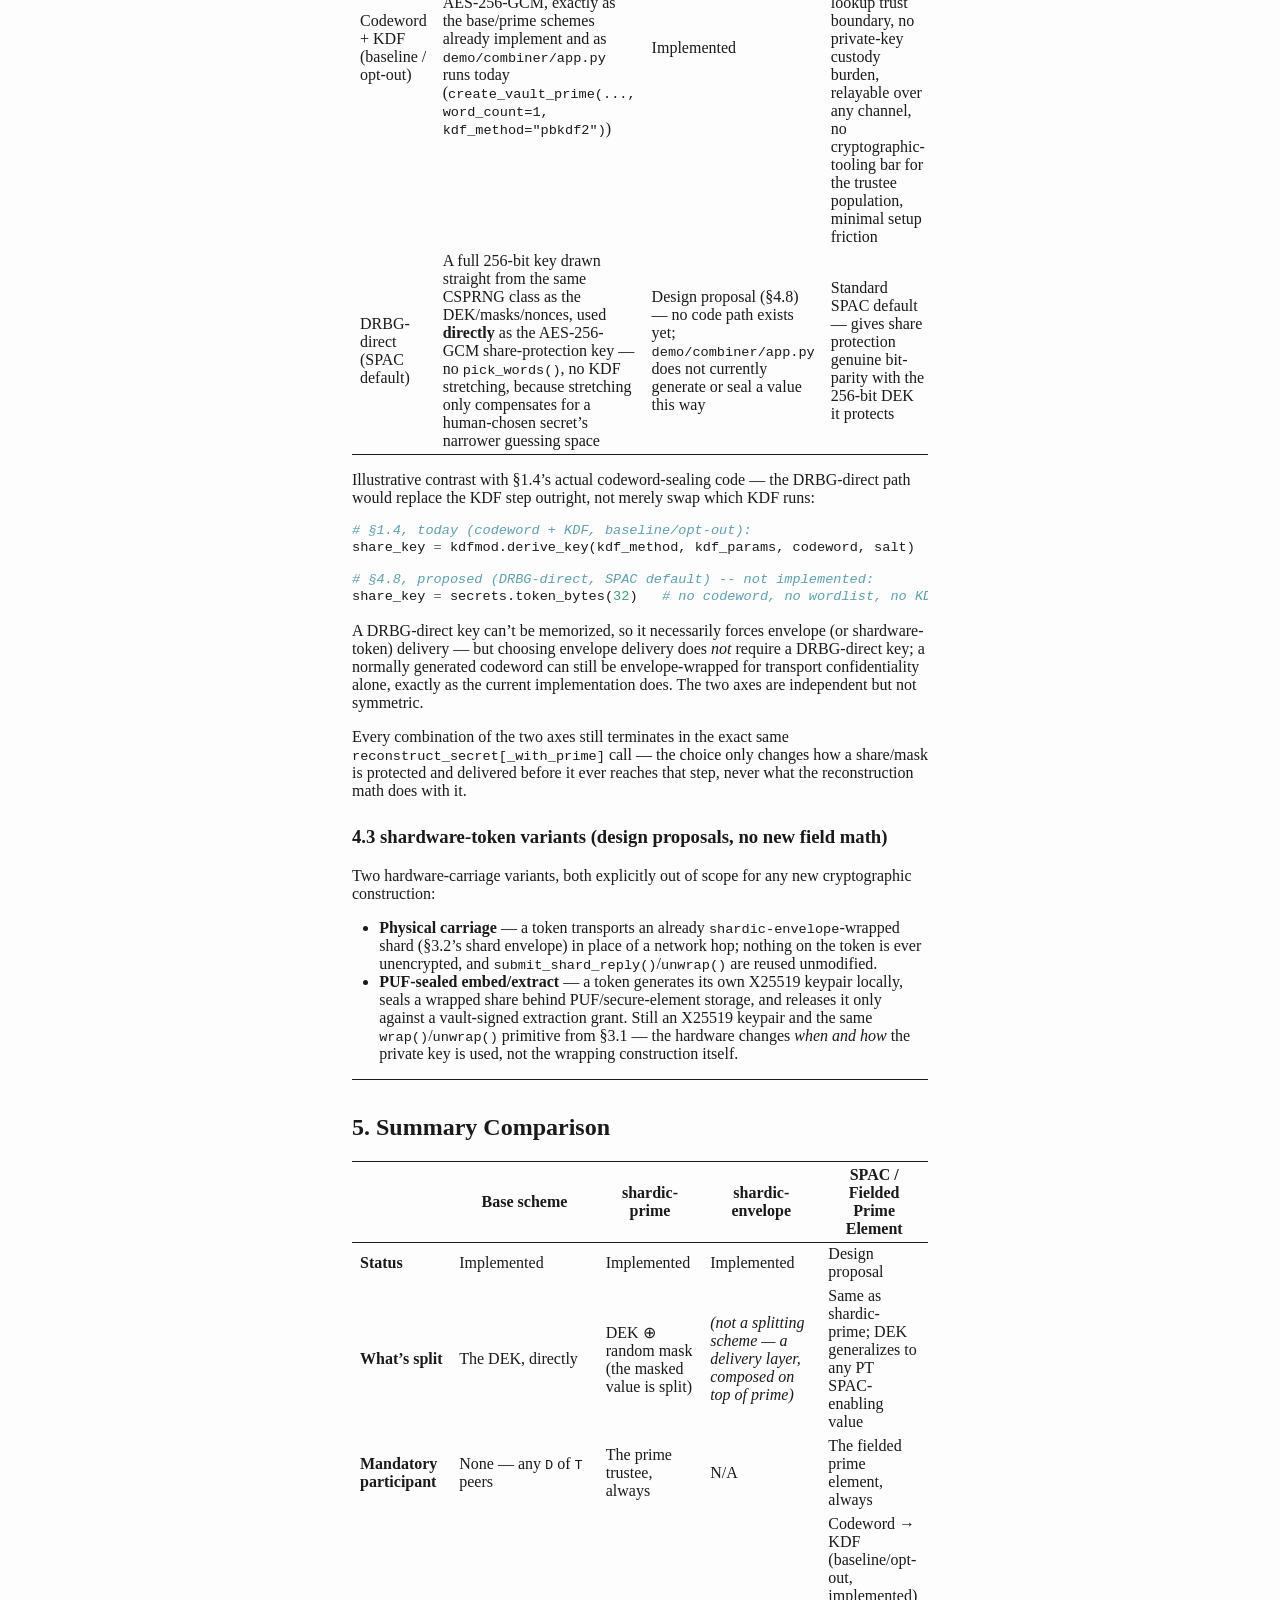
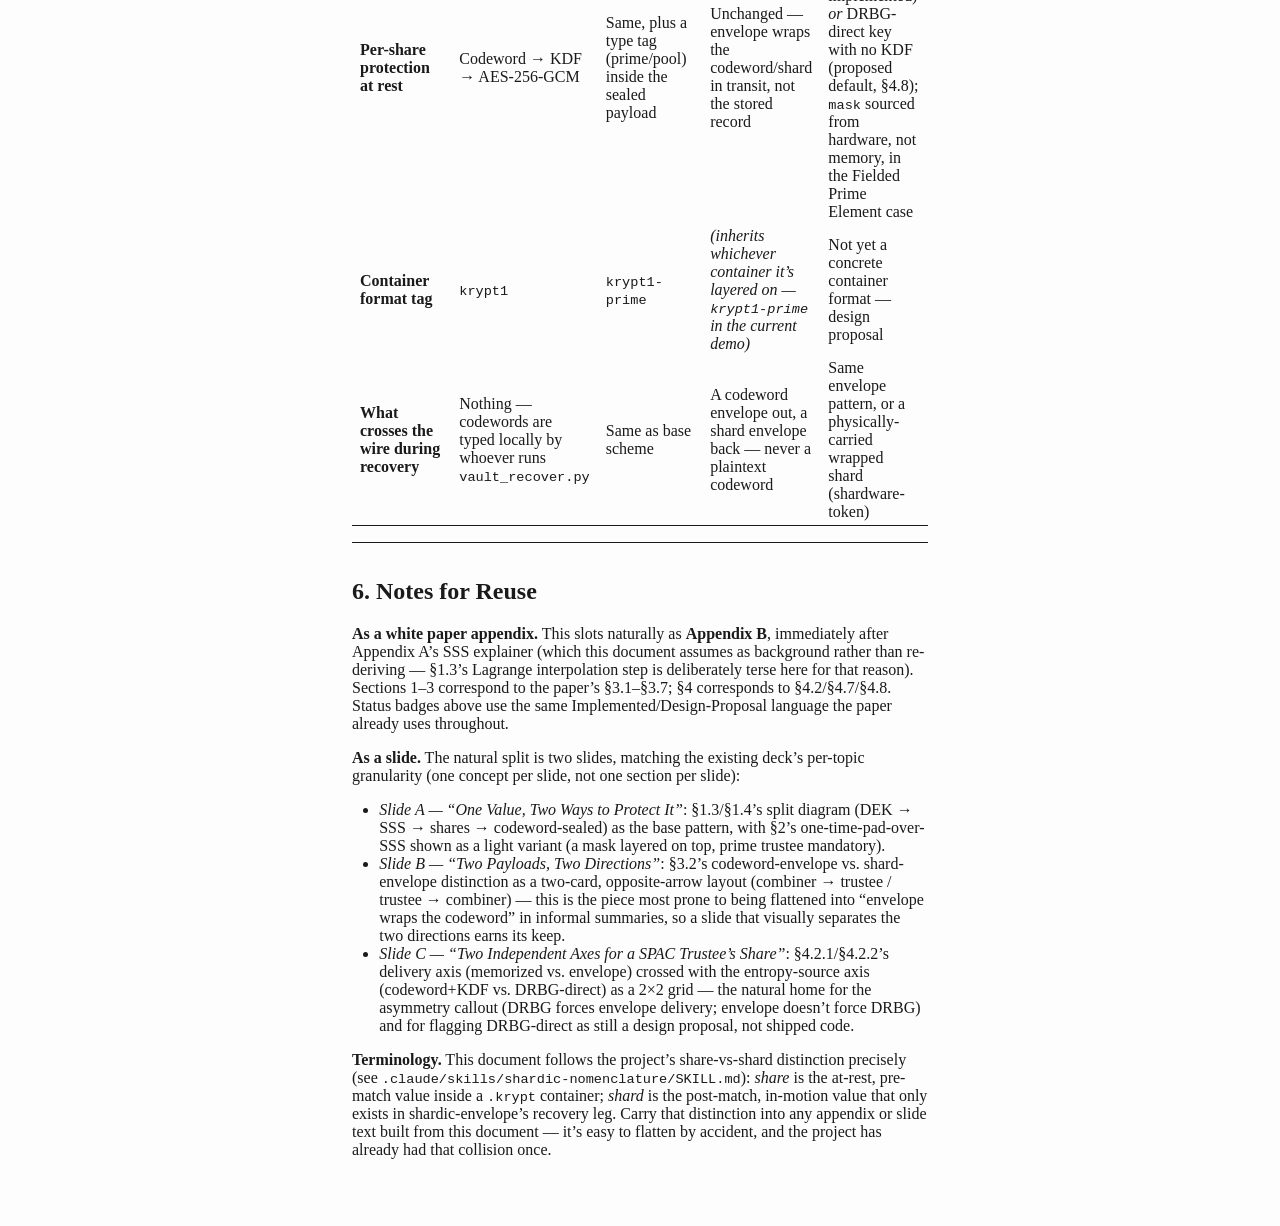
==== commit 783e12ed: "Archive superseded whitepaper/deck versions into docs/archive/ docs/ had every whitepaper draft from" ====
--- a/docs/shardic-cryptographic-path.html
+++ b/docs/shardic-cryptographic-path.html
@@ -254,7 +254,7 @@
 own Implemented/Design Proposal convention.</p>
 <p>This document complements rather than duplicates the white paper’s
 <strong>Appendix A</strong>
-(<code>docs/shardic_white_paper.v2.3.md</code> /
+(<code>docs/shardic_white_paper.v3.2.md</code> /
 <code>docs/sss_explained_for_shardic.md</code>): Appendix A stays at the
 conceptual level (why SSS works, no code); this document covers the same
 ground plus shardic-envelope and SPAC at the level of actual function
